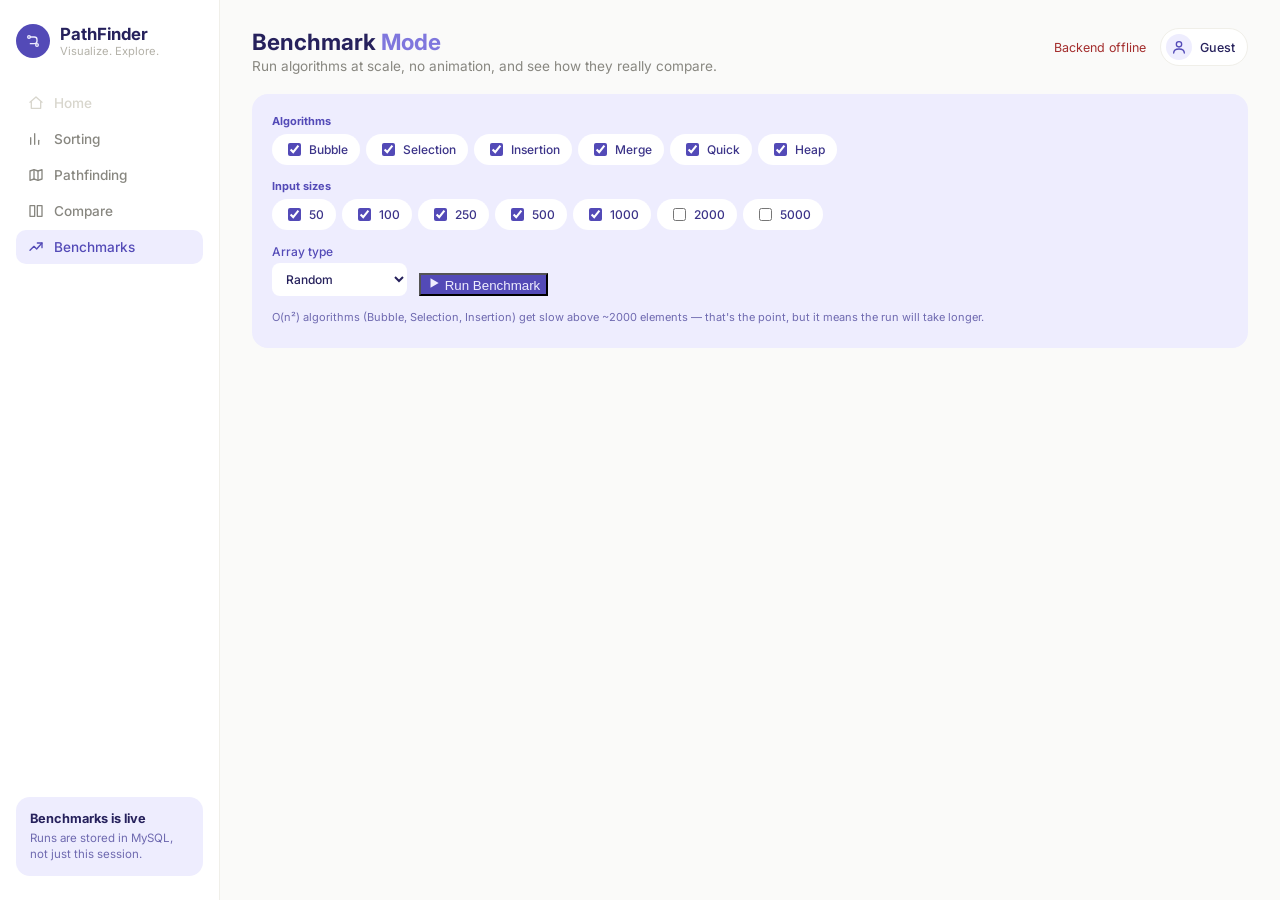
==== frontend/benchmarks.html @ d3dbb03f "Define runbenchmark" ====
<!DOCTYPE html>
<html lang="en">
<head>
  <meta charset="UTF-8" />
  <meta name="viewport" content="width=device-width, initial-scale=1.0" />
  <title>PathFinder</title>
  <link rel="preconnect" href="https://fonts.googleapis.com">
  <link rel="stylesheet" href="https://fonts.googleapis.com/css2?family=Inter:wght@400;500;700&display=swap">
  <link rel="stylesheet" href="css/style.css" />
</head>
<body>
  <div class="app-shell">

    <aside class="sidebar">
      <div class="brand">
        <span class="brand-icon">
          <svg viewBox="0 0 24 24" width="16" height="16" fill="none" stroke="currentColor" stroke-width="2" stroke-linecap="round" stroke-linejoin="round"><circle cx="6" cy="6" r="2"/><circle cx="18" cy="18" r="2"/><path d="M8 6h6a4 4 0 0 1 4 4v2a4 4 0 0 1-4 4H8"/></svg>
        </span>
        <div>
          <h1>PathFinder</h1>
          <p class="tagline">Visualize. Explore.</p>
        </div>
      </div>

      <nav class="nav-list">
        <a href="#" class="nav-item disabled" data-tooltip="Coming in a later phase">
          <svg viewBox="0 0 24 24" width="16" height="16" fill="none" stroke="currentColor" stroke-width="2" stroke-linecap="round" stroke-linejoin="round"><path d="M3 11l9-8 9 8"/><path d="M5 10v10h14V10"/></svg>Home
        </a>
        <a href="index.html" class="nav-item">
          <svg viewBox="0 0 24 24" width="16" height="16" fill="none" stroke="currentColor" stroke-width="2" stroke-linecap="round" stroke-linejoin="round"><line x1="4" y1="20" x2="4" y2="10"/><line x1="10" y1="20" x2="10" y2="4"/><line x1="16" y1="20" x2="16" y2="14"/></svg>Sorting
        </a>
        <a href="pathfinding.html" class="nav-item">
          <svg viewBox="0 0 24 24" width="16" height="16" fill="none" stroke="currentColor" stroke-width="2" stroke-linecap="round" stroke-linejoin="round"><path d="M3 6l6-2 6 2 6-2v14l-6 2-6-2-6 2z"/><line x1="9" y1="4" x2="9" y2="18"/><line x1="15" y1="6" x2="15" y2="20"/></svg>Pathfinding
        </a>
        <a href="compare.html" class="nav-item">
          <svg viewBox="0 0 24 24" width="16" height="16" fill="none" stroke="currentColor" stroke-width="2" stroke-linecap="round" stroke-linejoin="round"><rect x="3" y="4" width="7" height="16"/><rect x="14" y="4" width="7" height="16"/></svg>Compare
        </a>
        <a href="#" class="nav-item active">
          <svg viewBox="0 0 24 24" width="16" height="16" fill="none" stroke="currentColor" stroke-width="2" stroke-linecap="round" stroke-linejoin="round"><polyline points="3 17 9 11 13 15 21 6"/><polyline points="14 6 21 6 21 13"/></svg>Benchmarks
        </a>
      </nav>

      <div class="sidebar-card">
        <p class="sidebar-card-title">Benchmarks is live</p>
        <p class="sidebar-card-body">Runs are stored in MySQL, not just this session.</p>
      </div>
    </aside>

    <main class="main-content">
      <div class="top-bar">
        <div>
          <h2>Benchmark <span class="accent">Mode</span></h2>
          <p class="subtitle">Run algorithms at scale, no animation, and see how they really compare.</p>
        </div>
        <div class="top-bar-right">
          <p id="status">Checking connection...</p>
          <div class="profile">
            <span class="profile-avatar">
              <svg viewBox="0 0 24 24" width="16" height="16" fill="none" stroke="currentColor" stroke-width="2" stroke-linecap="round" stroke-linejoin="round"><circle cx="12" cy="8" r="4"/><path d="M4 21c0-4 4-6 8-6s8 2 8 6"/></svg>
            </span>
            <span class="profile-name">Guest</span>
          </div>
        </div>
      </div>

      <section class="visualizer-panel">
        <div class="bench-controls">
          <div>
            <p class="bench-section-label">Algorithms</p>
            <div class="algo-checks" id="algo-checks">
              <label class="check-pill"><input type="checkbox" value="bubble" checked>Bubble</label>
              <label class="check-pill"><input type="checkbox" value="selection" checked>Selection</label>
              <label class="check-pill"><input type="checkbox" value="insertion" checked>Insertion</label>
              <label class="check-pill"><input type="checkbox" value="merge" checked>Merge</label>
              <label class="check-pill"><input type="checkbox" value="quick" checked>Quick</label>
              <label class="check-pill"><input type="checkbox" value="heap" checked>Heap</label>
            </div>
          </div>

          <div>
            <p class="bench-section-label">Input sizes</p>
            <div class="algo-checks" id="size-checks">
              <label class="check-pill"><input type="checkbox" value="50" checked>50</label>
              <label class="check-pill"><input type="checkbox" value="100" checked>100</label>
              <label class="check-pill"><input type="checkbox" value="250" checked>250</label>
              <label class="check-pill"><input type="checkbox" value="500" checked>500</label>
              <label class="check-pill"><input type="checkbox" value="1000" checked>1000</label>
              <label class="check-pill"><input type="checkbox" value="2000">2000</label>
              <label class="check-pill"><input type="checkbox" value="5000">5000</label>
            </div>
          </div>

          <div class="bench-row-2">
            <label class="bench-select-label">
              Array type
              <select id="array-type-select" class="algo-select">
                <option value="random">Random</option>
                <option value="sorted">Already sorted</option>
                <option value="reverse">Reverse sorted</option>
                <option value="nearly_sorted">Nearly sorted</option>
                <option value="duplicates">Duplicate-heavy</option>
              </select>
            </label>
            <button id="run-btn" class="btn-solid">
              <svg id="run-btn-icon" viewBox="0 0 24 24" width="14" height="14" fill="currentColor" stroke="none"><polygon points="6 4 20 12 6 20"/></svg>
              <span id="run-btn-label">Run Benchmark</span>
            </button>
          </div>

          <p class="bench-warning">O(n&sup2;) algorithms (Bubble, Selection, Insertion) get slow above ~2000 elements &mdash; that's the point, but it means the run will take longer.</p>
        </div>

        <div class="bench-progress" id="bench-progress" style="display:none;">
          <div class="bench-progress-bar"><div class="bench-progress-fill" id="bench-progress-fill"></div></div>
          <p id="bench-progress-text">Running...</p>
        </div>
      </section>

      <section class="visualizer-panel" id="chart-panel" style="display:none;">
        <div class="chart-tabs" id="chart-tabs">
          <button class="chart-tab active" data-metric="execution_time_ms">Time (ms)</button>
          <button class="chart-tab" data-metric="comparisons">Comparisons</button>
          <button class="chart-tab" data-metric="memory_kb">Memory (KB)</button>
        </div>
        <div id="chart-container"></div>
        <div class="legend" id="chart-legend"></div>
      </section>

      <section class="bench-table-card" id="results-table-card" style="display:none;">
        <p class="quick-algo-title">Raw results</p>
        <div class="bench-table-wrap">
          <table class="bench-table" id="results-table">
            <thead>
              <tr><th>Algorithm</th><th>Size</th><th>Type</th><th>Comparisons</th><th>Swaps</th><th>Time (ms)</th><th>Memory (KB)</th></tr>
            </thead>
            <tbody id="results-tbody"></tbody>
          </table>
        </div>
      </section>
    </main>
  </div>

  <script src="js/api.js"></script>
  <script src="js/benchmarks.js"></script>
</body>
</html>
---- frontend/css/style.css ----
* {
  box-sizing: border-box;
}

body {
  margin: 0;
  font-family: "Inter", "Segoe UI", Arial, sans-serif;
  background: #FAFAF9;
  color: #26215C;
}

.app-shell {
  display: flex;
  min-height: 100vh;
}

/* Sidebar */
.sidebar {
  width: 220px;
  flex-shrink: 0;
  background: #ffffff;
  border-right: 1px solid #f0efe9;
  padding: 1.5rem 1rem;
  display: flex;
  flex-direction: column;
}

.brand {
  display: flex;
  align-items: center;
  gap: 10px;
  margin-bottom: 1.75rem;
}

.brand-icon {
  width: 34px;
  height: 34px;
  border-radius: 50%;
  background: #534AB7;
  color: #EEEDFE;
  display: flex;
  align-items: center;
  justify-content: center;
  flex-shrink: 0;
}

.brand h1 {
  margin: 0;
  font-size: 1.05rem;
  font-weight: 700;
  color: #26215C;
}

.tagline {
  margin: 0;
  font-size: 0.7rem;
  color: #b4b2a9;
}

.nav-list {
  display: flex;
  flex-direction: column;
  gap: 2px;
}

.nav-item {
  display: flex;
  align-items: center;
  gap: 10px;
  padding: 9px 12px;
  border-radius: 10px;
  font-size: 0.85rem;
  font-weight: 500;
  color: #888780;
  text-decoration: none;
  cursor: pointer;
}

.nav-item:hover:not(.disabled) {
  background: #f5f4ff;
}

.nav-item.active {
  background: #EEEDFE;
  color: #534AB7;
}

.nav-item.disabled {
  color: #d8d6cd;
  cursor: not-allowed;
}

.sidebar-card {
  margin-top: auto;
  background: #EEEDFE;
  border-radius: 14px;
  padding: 14px;
}

.sidebar-card-title {
  font-size: 0.8rem;
  font-weight: 700;
  color: #26215C;
  margin: 0 0 4px;
}

.sidebar-card-body {
  font-size: 0.72rem;
  color: #6f6ab0;
  margin: 0;
  line-height: 1.4;
}

/* Main content */
.main-content {
  flex: 1;
  padding: 1.75rem 2rem;
  min-width: 0;
}

.top-bar {
  display: flex;
  align-items: flex-start;
  justify-content: space-between;
  gap: 12px;
  margin-bottom: 1.25rem;
  flex-wrap: wrap;
}

.top-bar h2 {
  margin: 0 0 3px;
  font-size: 1.4rem;
  font-weight: 700;
  color: #26215C;
}

.top-bar .accent {
  color: #7F77DD;
}

.subtitle {
  margin: 0;
  font-size: 0.85rem;
  color: #888780;
}

.top-bar-right {
  display: flex;
  align-items: center;
  gap: 14px;
}

#status {
  margin: 0;
  font-size: 0.78rem;
  color: #b4b2a9;
}

#status.ok { color: #3B6D11; }
#status.error { color: #A32D2D; }

.profile {
  display: flex;
  align-items: center;
  gap: 8px;
  background: #ffffff;
  border: 1px solid #f0efe9;
  border-radius: 999px;
  padding: 5px 12px 5px 5px;
}

.profile-avatar {
  width: 26px;
  height: 26px;
  border-radius: 50%;
  background: #EEEDFE;
  color: #534AB7;
  display: flex;
  align-items: center;
  justify-content: center;
}

.profile-name {
  font-size: 0.78rem;
  font-weight: 500;
  color: #26215C;
}

/* Layout grid: main column + about card */
.content-grid {
  display: grid;
  grid-template-columns: minmax(0, 1fr) 260px;
  gap: 20px;
  align-items: start;
}

@media (max-width: 900px) {
  .content-grid {
    grid-template-columns: 1fr;
  }
}

.main-col {
  min-width: 0;
}

/* Algorithm pills */
.algo-pills {
  display: flex;
  gap: 8px;
  flex-wrap: wrap;
  margin-bottom: 1rem;
}

.pill {
  border: none;
  border-radius: 999px;
  padding: 8px 16px;
  font-size: 13px;
  font-weight: 500;
  font-family: inherit;
  cursor: pointer;
  opacity: 0.55;
  transition: opacity 0.15s ease, transform 0.1s ease;
}

.pill:hover { opacity: 0.85; }
.pill.active { opacity: 1; }
.pill:active { transform: scale(0.97); }
.pill:disabled { opacity: 0.3; cursor: not-allowed; }

.pill-bubble    { background: #FAECE7; color: #4A1B0C; }
.pill-selection { background: #FBEAF0; color: #4B1528; }
.pill-insertion { background: #EEEDFE; color: #26215C; }
.pill-merge     { background: #EEEDFE; color: #26215C; }
.pill-quick     { background: #E1F5EE; color: #04342C; }
.pill-heap      { background: #FAEEDA; color: #412402; }

.pill.active.pill-bubble    { background: #D85A30; color: #FAECE7; }
.pill.active.pill-selection { background: #D4537E; color: #FBEAF0; }
.pill.active.pill-insertion { background: #7F77DD; color: #EEEDFE; }
.pill.active.pill-merge     { background: #534AB7; color: #EEEDFE; }
.pill.active.pill-quick     { background: #1D9E75; color: #E1F5EE; }
.pill.active.pill-heap      { background: #EF9F27; color: #412402; }

/* Visualizer panel */
.visualizer-panel {
  background: #EEEDFE;
  border-radius: 16px;
  padding: 1.25rem 1.25rem 1.5rem;
  margin-bottom: 1rem;
}

.panel-controls {
  display: flex;
  align-items: center;
  justify-content: space-between;
  gap: 12px;
  flex-wrap: wrap;
  margin-bottom: 1rem;
}

.slider-group {
  display: flex;
  gap: 20px;
  flex-wrap: wrap;
}

.slider-group label {
  display: flex;
  flex-direction: column;
  gap: 4px;
  font-size: 12px;
  font-weight: 500;
  color: #534AB7;
}

.slider-row {
  display: flex;
  align-items: center;
  gap: 8px;
}

.slider-row span {
  font-size: 13px;
  font-weight: 500;
  color: #26215C;
  min-width: 22px;
}

input[type="range"] {
  width: 110px;
  accent-color: #534AB7;
}

input[type="range"]:disabled {
  opacity: 0.5;
}

.button-row {
  display: flex;
  gap: 8px;
}

.button-row button {
  display: flex;
  align-items: center;
  gap: 6px;
  border: none;
  border-radius: 999px;
  padding: 10px 18px;
  font-size: 13px;
  font-weight: 500;
  font-family: inherit;
  cursor: pointer;
}

.button-row button:disabled {
  opacity: 0.6;
  cursor: not-allowed;
}

.btn-soft { background: #ffffff; color: #3C3489; }
.btn-soft:hover { background: #f5f4ff; }
.btn-solid { background: #534AB7; color: #EEEDFE; }
.btn-solid:hover { background: #453da0; }

#reset-btn, #skip-end-btn {
  padding: 10px 12px;
}

.array-container {
  display: flex;
  align-items: flex-end;
  gap: 4px;
  height: 220px;
  background: #ffffff;
  border-radius: 12px;
  padding: 1rem;
}

.bar {
  flex: 1;
  min-width: 3px;
  border-radius: 6px 6px 0 0;
  background: #7F77DD;
  transition: height 0.1s ease, background-color 0.1s ease;
  cursor: pointer;
}

.bar.comparing { background: #EF9F27; }
.bar.active    { background: #F0997B; }
.bar.pivot     { background: #D4537E; }
.bar.sorted    { background: #5DCAA5; }

.legend {
  display: flex;
  align-items: center;
  gap: 16px;
  margin-top: 10px;
  font-size: 12px;
  font-weight: 500;
  color: #534AB7;
  flex-wrap: wrap;
}

.dot {
  display: inline-block;
  width: 9px;
  height: 9px;
  border-radius: 50%;
  margin-right: 5px;
  vertical-align: -1px;
}

.dot-unsorted  { background: #7F77DD; }
.dot-comparing { background: #EF9F27; }
.dot-active    { background: #F0997B; }
.dot-pivot     { background: #D4537E; }
.dot-sorted    { background: #5DCAA5; }

/* Custom tooltip (replaces native browser title tooltip) */
.bar-tooltip {
  position: fixed;
  display: none;
  background: #26215C;
  color: #EEEDFE;
  font-size: 11px;
  font-weight: 500;
  padding: 4px 8px;
  border-radius: 6px;
  pointer-events: none;
  transform: translate(-50%, -130%);
  z-index: 50;
  white-space: nowrap;
}

/* Step banner */
.step-banner {
  display: flex;
  align-items: center;
  justify-content: space-between;
  gap: 12px;
  background: #F9CB42;
  border-radius: 14px;
  padding: 14px 18px;
  margin-bottom: 1rem;
}

.step-count { font-size: 12px; font-weight: 500; color: #633806; margin: 0 0 3px; }
.step-desc { font-size: 14px; font-weight: 500; color: #412402; margin: 0; }

.step-buttons { display: flex; gap: 6px; }

.step-buttons button {
  border: none;
  border-radius: 999px;
  padding: 8px 10px;
  background: #ffffff;
  color: #633806;
  cursor: pointer;
  display: flex;
  align-items: center;
  justify-content: center;
}

.step-buttons button:disabled { opacity: 0.4; cursor: not-allowed; }

/* Bottom row: quick algorithms + stats */
.bottom-row {
  display: grid;
  grid-template-columns: 220px minmax(0, 1fr);
  gap: 10px;
}

@media (max-width: 700px) {
  .bottom-row {
    grid-template-columns: 1fr;
  }
}

.quick-algo-card {
  background: #ffffff;
  border: 1px solid #f0efe9;
  border-radius: 14px;
  padding: 14px;
}

.quick-algo-title {
  display: flex;
  align-items: center;
  gap: 6px;
  font-size: 12px;
  font-weight: 700;
  color: #26215C;
  margin: 0 0 10px;
}

.quick-algo-title svg { color: #EF9F27; }

.quick-algo-grid {
  display: grid;
  grid-template-columns: 1fr 1fr;
  gap: 6px;
}

.quick-btn {
  border: none;
  border-radius: 8px;
  background: #FAFAF9;
  color: #6b6a70;
  font-size: 10.5px;
  font-weight: 500;
  padding: 8px 6px;
  cursor: pointer;
  font-family: inherit;
}

.quick-btn:hover { background: #f0efe9; }

.quick-btn.active {
  background: #534AB7;
  color: #EEEDFE;
}

.stats-grid {
  display: grid;
  grid-template-columns: repeat(auto-fit, minmax(110px, 1fr));
  gap: 8px;
}

.stat-card {
  border-radius: 12px;
  padding: 10px 12px;
  position: relative;
  overflow: hidden;
}

.stat-card p {
  font-size: 10.5px;
  font-weight: 500;
  margin: 0 0 4px;
  display: flex;
  align-items: center;
  gap: 4px;
}

.stat-card strong {
  font-size: 17px;
  font-weight: 700;
  display: block;
}

.stat-card .spark {
  width: 100%;
  height: 14px;
  margin-top: 4px;
  display: block;
  opacity: 0.6;
}

.stat-purple { background: #EEEDFE; } .stat-purple p { color: #534AB7; } .stat-purple strong { color: #26215C; }
.stat-pink   { background: #FBEAF0; } .stat-pink p { color: #993556; } .stat-pink strong { color: #4B1528; }
.stat-teal   { background: #E1F5EE; } .stat-teal p { color: #0F6E56; } .stat-teal strong { color: #04342C; }
.stat-coral  { background: #FAECE7; } .stat-coral p { color: #993C1D; } .stat-coral strong { color: #4A1B0C; }

/* About card */
.about-card {
  background: #ffffff;
  border: 1px solid #f0efe9;
  border-radius: 16px;
  padding: 1.1rem;
}

.about-title {
  display: flex;
  align-items: center;
  gap: 6px;
  font-size: 13px;
  font-weight: 700;
  color: #26215C;
  margin: 0 0 8px;
}

.about-title span { color: #534AB7; }

.about-desc {
  font-size: 12.5px;
  color: #888780;
  line-height: 1.6;
  margin: 0 0 1rem;
}

.about-stat {
  display: flex;
  align-items: center;
  gap: 10px;
  padding: 9px 0;
  border-top: 1px solid #f5f4ee;
}

.about-stat p {
  margin: 0 0 2px;
  font-size: 11px;
  color: #b4b2a9;
}

.about-stat strong {
  font-size: 13px;
  font-weight: 500;
  color: #26215C;
}

.about-stat-icon {
  width: 30px;
  height: 30px;
  border-radius: 50%;
  background: #EEEDFE;
  color: #534AB7;
  display: flex;
  align-items: center;
  justify-content: center;
  flex-shrink: 0;
}

.complexity-block {
  padding: 9px 0;
  border-top: 1px solid #f5f4ee;
}

.complexity-label {
  display: flex;
  align-items: center;
  gap: 8px;
  font-size: 11px;
  color: #b4b2a9;
  margin: 0 0 8px;
}

.complexity-label svg {
  width: 30px;
  height: 30px;
  padding: 8px;
  border-radius: 50%;
  background: #EEEDFE;
  color: #534AB7;
  box-sizing: border-box;
  flex-shrink: 0;
}

.complexity-grid {
  display: grid;
  grid-template-columns: repeat(3, 1fr);
  gap: 6px;
  padding-left: 38px;
}

.complexity-grid div {
  display: flex;
  flex-direction: column;
  gap: 2px;
}

.complexity-grid span {
  font-size: 10px;
  color: #b4b2a9;
}

.complexity-grid strong {
  font-size: 12px;
  font-weight: 500;
  color: #26215C;
}

.ok-text { color: #3B6D11 !important; }
.warn-text { color: #A32D2D !important; }

/* Benchmarks page */
.bench-controls {
  display: flex;
  flex-direction: column;
  gap: 14px;
}

.bench-section-label {
  font-size: 11px;
  font-weight: 700;
  color: #534AB7;
  margin: 0 0 6px;
}

.algo-checks {
  display: flex;
  gap: 6px;
  flex-wrap: wrap;
}

.check-pill {
  display: flex;
  align-items: center;
  gap: 5px;
  background: #ffffff;
  border-radius: 999px;
  padding: 6px 12px;
  font-size: 12px;
  font-weight: 500;
  color: #3C3489;
  cursor: pointer;
}

.check-pill input {
  accent-color: #534AB7;
}

.bench-row-2 {
  display: flex;
  align-items: flex-end;
  gap: 12px;
  flex-wrap: wrap;
}

.bench-select-label {
  display: flex;
  flex-direction: column;
  gap: 4px;
  font-size: 12px;
  font-weight: 500;
  color: #534AB7;
}

.bench-warning {
  font-size: 11px;
  color: #6f6ab0;
  margin: 0;
}

.bench-progress {
  margin-top: 12px;
}

.bench-progress-bar {
  height: 8px;
  background: #ffffff;
  border-radius: 999px;
  overflow: hidden;
}

.bench-progress-fill {
  height: 100%;
  width: 0%;
  background: #534AB7;
  transition: width 0.2s ease;
}

.bench-progress p {
  font-size: 11px;
  color: #534AB7;
  margin: 6px 0 0;
}

.chart-tabs {
  display: flex;
  gap: 6px;
  margin-bottom: 12px;
}

.chart-tab {
  border: none;
  border-radius: 999px;
  padding: 7px 14px;
  font-size: 12px;
  font-weight: 500;
  font-family: inherit;
  background: #EEEDFE;
  color: #6f6ab0;
  cursor: pointer;
}

.chart-tab.active {
  background: #534AB7;
  color: #EEEDFE;
}

#chart-container svg {
  width: 100%;
  height: auto;
  display: block;
}

.bench-table-card {
  background: #ffffff;
  border: 1px solid #f0efe9;
  border-radius: 14px;
  padding: 14px;
}

.bench-table-wrap {
  overflow-x: auto;
  margin-top: 10px;
}

.bench-table {
  width: 100%;
  border-collapse: collapse;
  font-size: 12px;
}

.bench-table th {
  text-align: left;
  padding: 8px 10px;
  color: #b4b2a9;
  font-weight: 500;
  font-size: 10.5px;
  border-bottom: 1px solid #f0efe9;
  white-space: nowrap;
}

.bench-table td {
  padding: 7px 10px;
  color: #26215C;
  border-bottom: 1px solid #f5f4ee;
  white-space: nowrap;
}

/* Compare page */
.algo-select {
  border: none;
  border-radius: 8px;
  padding: 8px 10px;
  font-family: inherit;
  font-size: 12px;
  font-weight: 500;
  background: #ffffff;
  color: #26215C;
}

.compare-grid {
  display: grid;
  grid-template-columns: 1fr 1fr;
  gap: 16px;
  margin-bottom: 1rem;
}

@media (max-width: 800px) {
  .compare-grid { grid-template-columns: 1fr; }
}

.compare-panel {
  background: #EEEDFE;
  border-radius: 16px;
  padding: 1rem;
}

.compare-panel-header {
  display: flex;
  align-items: center;
  gap: 8px;
  font-size: 13px;
  font-weight: 700;
  color: #26215C;
  margin-bottom: 10px;
}

.compare-dot {
  width: 10px;
  height: 10px;
  border-radius: 50%;
}

.compare-a .compare-dot { background: #534AB7; }
.compare-b .compare-dot { background: #D4537E; }

.compare-status {
  margin-left: auto;
  font-size: 11px;
  font-weight: 500;
  color: #6f6ab0;
  background: #ffffff;
  padding: 3px 10px;
  border-radius: 999px;
}

.compare-status.running { color: #8a6a1f; background: #FEF3D6; }
.compare-status.done { color: #0F6E56; background: #E1F5EE; }

.compare-array {
  height: 160px;
  margin-bottom: 10px;
}

.compare-stats {
  display: grid;
  grid-template-columns: repeat(4, 1fr);
  gap: 6px;
}

.compare-stats div {
  background: #ffffff;
  border-radius: 8px;
  padding: 7px 8px;
}

.compare-stats span {
  display: block;
  font-size: 9.5px;
  color: #888780;
  margin-bottom: 2px;
}

.compare-stats strong {
  font-size: 13px;
  font-weight: 700;
  color: #26215C;
}

.winner-card {
  background: #FAEEDA;
  border-radius: 16px;
  padding: 1rem 1.25rem;
}

.winner-title {
  display: flex;
  align-items: center;
  gap: 6px;
  font-size: 13px;
  font-weight: 700;
  color: #412402;
  margin: 0 0 10px;
}

.winner-grid {
  display: grid;
  grid-template-columns: repeat(3, 1fr);
  gap: 10px;
}

.winner-item {
  background: #ffffff;
  border-radius: 10px;
  padding: 10px 12px;
}

.winner-item span {
  display: block;
  font-size: 10.5px;
  color: #8a6a1f;
  margin-bottom: 4px;
}

.winner-item strong {
  font-size: 13px;
  font-weight: 700;
  color: #412402;
}

/* Pathfinding grid */
.grid-container {
  display: grid;
  gap: 1px;
  background: #ffffff;
  border-radius: 12px;
  padding: 8px;
  user-select: none;
}

.cell {
  aspect-ratio: 1 / 1;
  background: #f5f4f9;
  border-radius: 2px;
  cursor: pointer;
  transition: background-color 0.1s ease;
}

.cell.wall {
  background: #3d3a52;
}

.cell.frontier {
  background: #FBE7B8;
}

.cell.visited {
  background: #CFC9F5;
}

.cell.path {
  background: #5DCAA5;
}

.cell.start {
  background: #1D9E75;
  cursor: grab;
}

.cell.end {
  background: #D4537E;
  cursor: grab;
}

.grid-hint {
  font-size: 11px;
  color: #6f6ab0;
  margin: 8px 0 0;
}

.dot-start    { background: #1D9E75; }
.dot-end      { background: #D4537E; }
.dot-wall     { background: #3d3a52; }
.dot-frontier { background: #FBE7B8; }
.dot-visited  { background: #CFC9F5; }
.dot-path     { background: #5DCAA5; }

@media (max-width: 640px) {
  .app-shell { flex-direction: column; }
  .sidebar { width: 100%; }
}
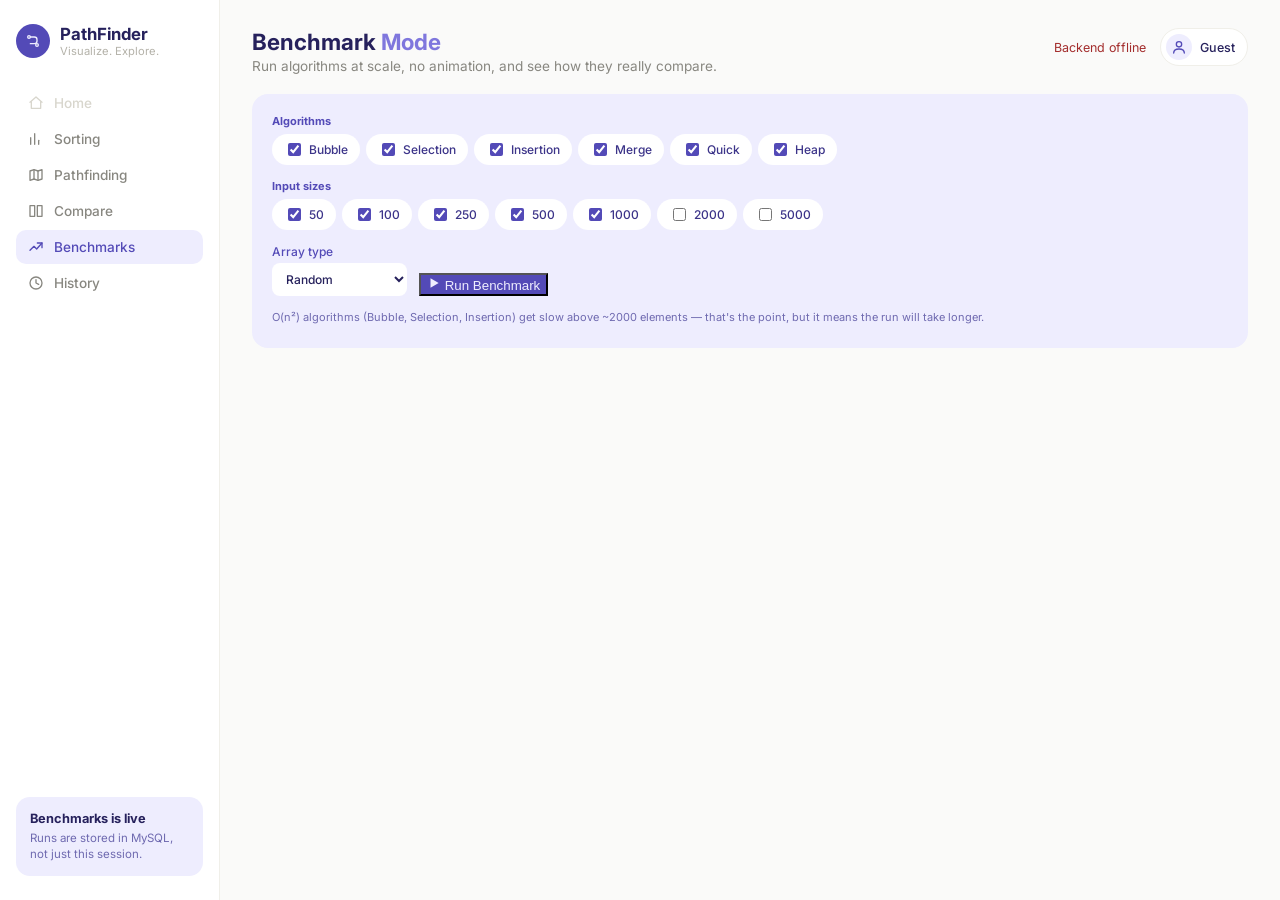
==== commit 81875c19: "History dashboard" ====
--- a/frontend/benchmarks.html
+++ b/frontend/benchmarks.html
@@ -37,6 +37,9 @@
         </a>
         <a href="#" class="nav-item active">
           <svg viewBox="0 0 24 24" width="16" height="16" fill="none" stroke="currentColor" stroke-width="2" stroke-linecap="round" stroke-linejoin="round"><polyline points="3 17 9 11 13 15 21 6"/><polyline points="14 6 21 6 21 13"/></svg>Benchmarks
+        </a>
+        <a href="history.html" class="nav-item">
+          <svg viewBox="0 0 24 24" width="16" height="16" fill="none" stroke="currentColor" stroke-width="2" stroke-linecap="round" stroke-linejoin="round"><circle cx="12" cy="12" r="9"/><polyline points="12 7 12 12 16 14"/></svg>History
         </a>
       </nav>
 
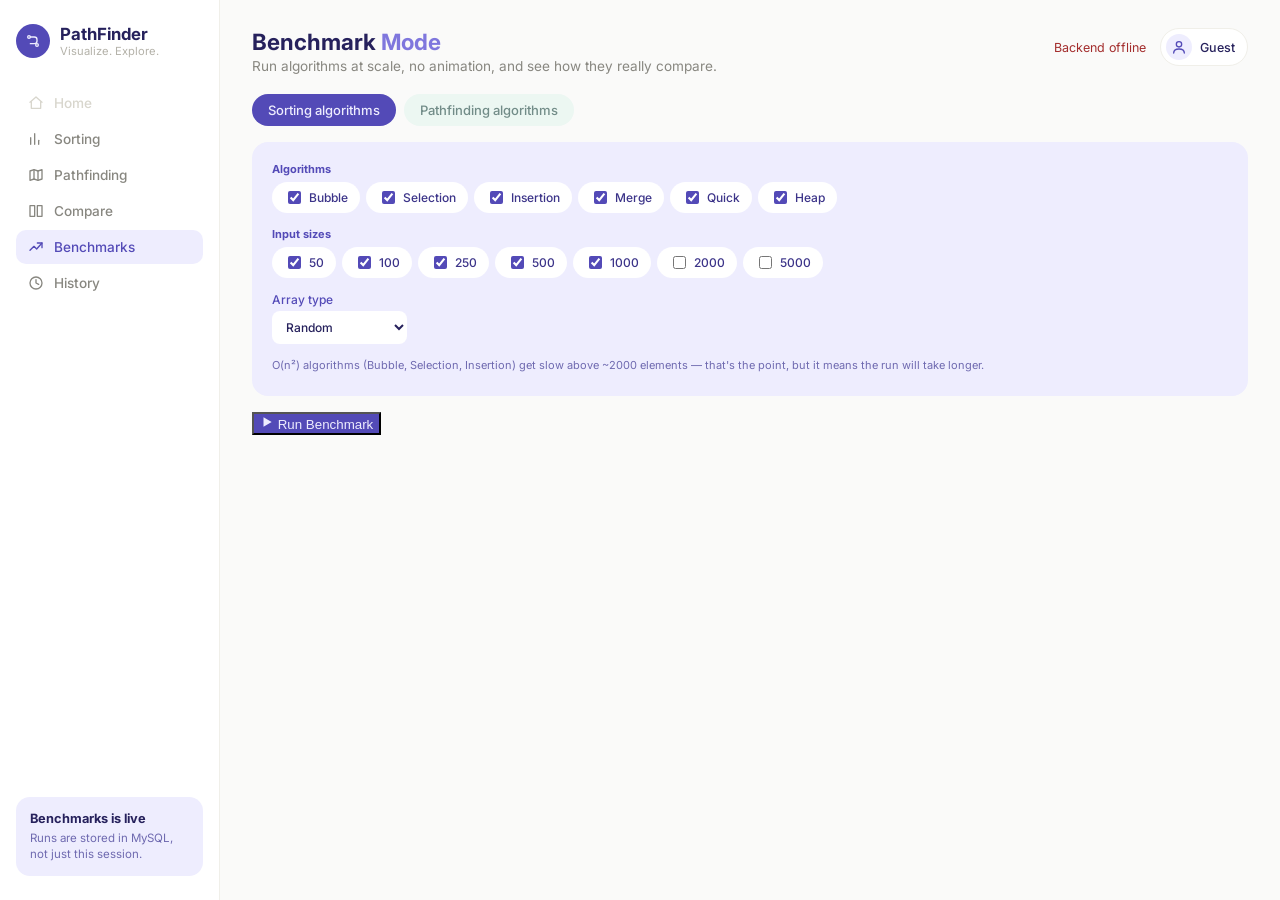
==== commit c41b6aba: "History Dashboard (sorting + pathfinding)" ====
--- a/frontend/benchmarks.html
+++ b/frontend/benchmarks.html
@@ -66,7 +66,12 @@
         </div>
       </div>
 
-      <section class="visualizer-panel">
+      <section class="algo-pills" id="category-tabs" style="margin-bottom:1rem;">
+        <button class="pill pill-merge active" data-category="sorting">Sorting algorithms</button>
+        <button class="pill pill-quick" data-category="pathfinding">Pathfinding algorithms</button>
+      </section>
+
+      <section class="visualizer-panel" id="sorting-controls">
         <div class="bench-controls">
           <div>
             <p class="bench-section-label">Algorithms</p>
@@ -104,25 +109,69 @@
                 <option value="duplicates">Duplicate-heavy</option>
               </select>
             </label>
-            <button id="run-btn" class="btn-solid">
-              <svg id="run-btn-icon" viewBox="0 0 24 24" width="14" height="14" fill="currentColor" stroke="none"><polygon points="6 4 20 12 6 20"/></svg>
-              <span id="run-btn-label">Run Benchmark</span>
-            </button>
           </div>
 
           <p class="bench-warning">O(n&sup2;) algorithms (Bubble, Selection, Insertion) get slow above ~2000 elements &mdash; that's the point, but it means the run will take longer.</p>
         </div>
+      </section>
 
-        <div class="bench-progress" id="bench-progress" style="display:none;">
-          <div class="bench-progress-bar"><div class="bench-progress-fill" id="bench-progress-fill"></div></div>
-          <p id="bench-progress-text">Running...</p>
+      <section class="visualizer-panel" id="pathfinding-controls" style="display:none;">
+        <div class="bench-controls">
+          <div>
+            <p class="bench-section-label">Algorithms</p>
+            <div class="algo-checks" id="pf-algo-checks">
+              <label class="check-pill"><input type="checkbox" value="bfs" checked>BFS</label>
+              <label class="check-pill"><input type="checkbox" value="dfs" checked>DFS</label>
+              <label class="check-pill"><input type="checkbox" value="dijkstra" checked>Dijkstra</label>
+              <label class="check-pill"><input type="checkbox" value="astar" checked>A*</label>
+              <label class="check-pill"><input type="checkbox" value="greedy" checked>Greedy</label>
+            </div>
+          </div>
+
+          <div>
+            <p class="bench-section-label">Grid sizes (n &times; n)</p>
+            <div class="algo-checks" id="pf-size-checks">
+              <label class="check-pill"><input type="checkbox" value="10" checked>10</label>
+              <label class="check-pill"><input type="checkbox" value="20" checked>20</label>
+              <label class="check-pill"><input type="checkbox" value="35" checked>35</label>
+              <label class="check-pill"><input type="checkbox" value="50" checked>50</label>
+              <label class="check-pill"><input type="checkbox" value="75">75</label>
+              <label class="check-pill"><input type="checkbox" value="100">100</label>
+              <label class="check-pill"><input type="checkbox" value="150">150</label>
+            </div>
+          </div>
+
+          <div class="bench-row-2">
+            <label class="bench-select-label">
+              Wall density
+              <select id="pf-density-select" class="algo-select">
+                <option value="sparse">Sparse (open)</option>
+                <option value="maze">Maze-like</option>
+                <option value="dense">Dense</option>
+              </select>
+            </label>
+          </div>
+
+          <p class="bench-warning">Grids are regenerated per run and guaranteed solvable, so results are always comparable &mdash; no wasted runs on unreachable mazes.</p>
         </div>
       </section>
+
+      <div class="bench-row-2" style="margin-bottom:1rem;">
+        <button id="run-btn" class="btn-solid">
+          <svg id="run-btn-icon" viewBox="0 0 24 24" width="14" height="14" fill="currentColor" stroke="none"><polygon points="6 4 20 12 6 20"/></svg>
+          <span id="run-btn-label">Run Benchmark</span>
+        </button>
+      </div>
+
+      <div class="bench-progress" id="bench-progress" style="display:none;">
+        <div class="bench-progress-bar"><div class="bench-progress-fill" id="bench-progress-fill"></div></div>
+        <p id="bench-progress-text">Running...</p>
+      </div>
 
       <section class="visualizer-panel" id="chart-panel" style="display:none;">
         <div class="chart-tabs" id="chart-tabs">
           <button class="chart-tab active" data-metric="execution_time_ms">Time (ms)</button>
-          <button class="chart-tab" data-metric="comparisons">Comparisons</button>
+          <button class="chart-tab" data-metric="comparisons" id="tab-comparisons">Comparisons</button>
           <button class="chart-tab" data-metric="memory_kb">Memory (KB)</button>
         </div>
         <div id="chart-container"></div>
@@ -133,7 +182,7 @@
         <p class="quick-algo-title">Raw results</p>
         <div class="bench-table-wrap">
           <table class="bench-table" id="results-table">
-            <thead>
+            <thead id="results-thead">
               <tr><th>Algorithm</th><th>Size</th><th>Type</th><th>Comparisons</th><th>Swaps</th><th>Time (ms)</th><th>Memory (KB)</th></tr>
             </thead>
             <tbody id="results-tbody"></tbody>
--- a/frontend/css/style.css
+++ b/frontend/css/style.css
@@ -848,6 +848,12 @@
   margin-bottom: 10px;
 }
 
+.grid-container.compare-array {
+  height: auto;
+  max-height: 260px;
+  overflow: hidden;
+}
+
 .compare-stats {
   display: grid;
   grid-template-columns: repeat(4, 1fr);
@@ -974,4 +980,4 @@
 @media (max-width: 640px) {
   .app-shell { flex-direction: column; }
   .sidebar { width: 100%; }
-}
+}
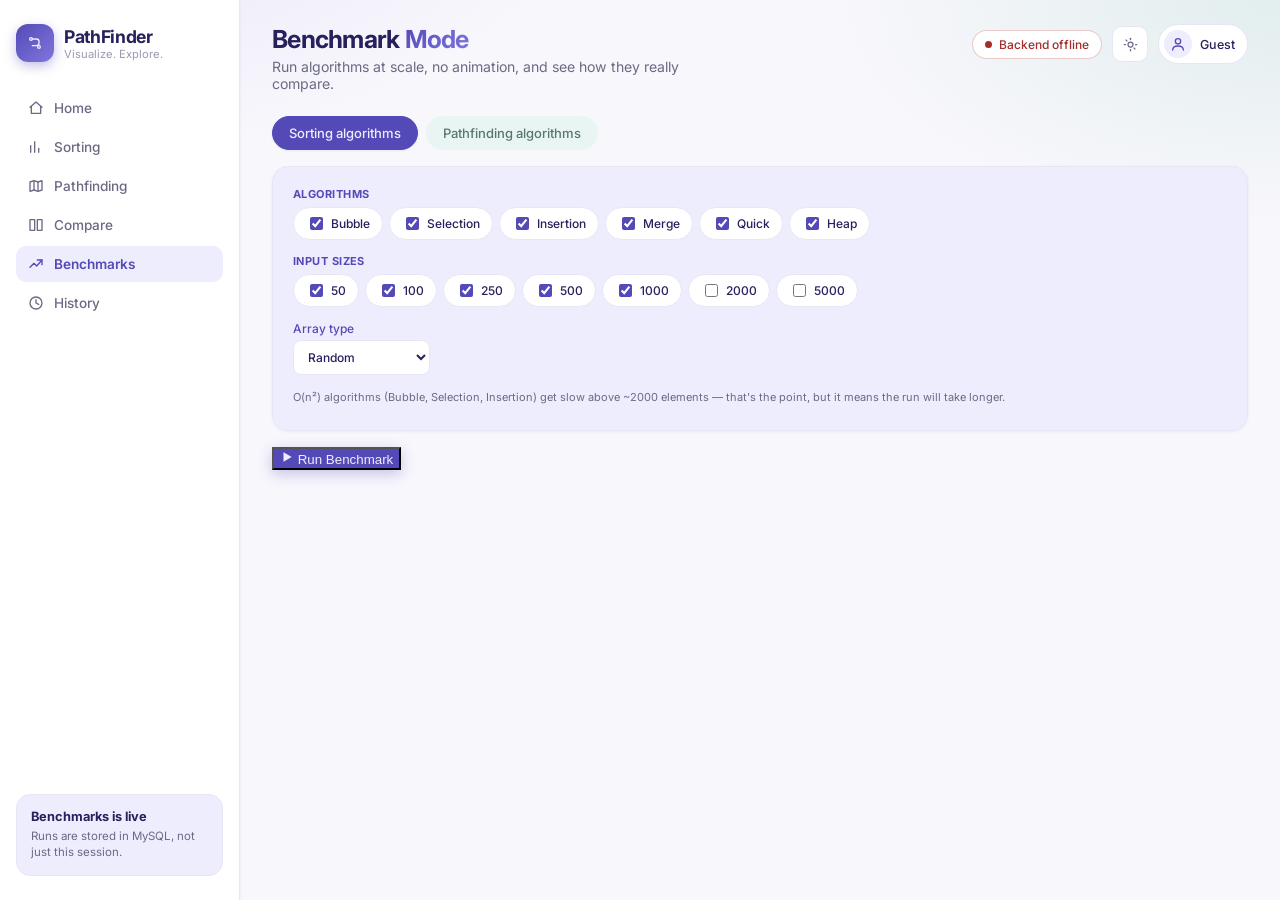
==== commit bdf92d46: "Build Home page and improve pathfinding page" ====
--- a/frontend/benchmarks.html
+++ b/frontend/benchmarks.html
@@ -3,16 +3,23 @@
 <head>
   <meta charset="UTF-8" />
   <meta name="viewport" content="width=device-width, initial-scale=1.0" />
-  <title>PathFinder</title>
+  <title>PathFinder — Benchmarks</title>
+  <script>
+    (function () {
+      var t = localStorage.getItem("pf-theme");
+      if (t === "dark" || t === "light") document.documentElement.setAttribute("data-theme", t);
+      else if (window.matchMedia("(prefers-color-scheme: dark)").matches) document.documentElement.setAttribute("data-theme", "dark");
+    })();
+  </script>
   <link rel="preconnect" href="https://fonts.googleapis.com">
-  <link rel="stylesheet" href="https://fonts.googleapis.com/css2?family=Inter:wght@400;500;700&display=swap">
+  <link rel="stylesheet" href="https://fonts.googleapis.com/css2?family=Inter:wght@400;500;600;700;800&display=swap">
   <link rel="stylesheet" href="css/style.css" />
 </head>
 <body>
   <div class="app-shell">
 
     <aside class="sidebar">
-      <div class="brand">
+      <a href="home.html" class="brand">
         <span class="brand-icon">
           <svg viewBox="0 0 24 24" width="16" height="16" fill="none" stroke="currentColor" stroke-width="2" stroke-linecap="round" stroke-linejoin="round"><circle cx="6" cy="6" r="2"/><circle cx="18" cy="18" r="2"/><path d="M8 6h6a4 4 0 0 1 4 4v2a4 4 0 0 1-4 4H8"/></svg>
         </span>
@@ -20,10 +27,10 @@
           <h1>PathFinder</h1>
           <p class="tagline">Visualize. Explore.</p>
         </div>
-      </div>
+      </a>
 
       <nav class="nav-list">
-        <a href="#" class="nav-item disabled" data-tooltip="Coming in a later phase">
+        <a href="home.html" class="nav-item">
           <svg viewBox="0 0 24 24" width="16" height="16" fill="none" stroke="currentColor" stroke-width="2" stroke-linecap="round" stroke-linejoin="round"><path d="M3 11l9-8 9 8"/><path d="M5 10v10h14V10"/></svg>Home
         </a>
         <a href="index.html" class="nav-item">
@@ -35,7 +42,7 @@
         <a href="compare.html" class="nav-item">
           <svg viewBox="0 0 24 24" width="16" height="16" fill="none" stroke="currentColor" stroke-width="2" stroke-linecap="round" stroke-linejoin="round"><rect x="3" y="4" width="7" height="16"/><rect x="14" y="4" width="7" height="16"/></svg>Compare
         </a>
-        <a href="#" class="nav-item active">
+        <a href="benchmarks.html" class="nav-item active">
           <svg viewBox="0 0 24 24" width="16" height="16" fill="none" stroke="currentColor" stroke-width="2" stroke-linecap="round" stroke-linejoin="round"><polyline points="3 17 9 11 13 15 21 6"/><polyline points="14 6 21 6 21 13"/></svg>Benchmarks
         </a>
         <a href="history.html" class="nav-item">
@@ -51,12 +58,20 @@
 
     <main class="main-content">
       <div class="top-bar">
-        <div>
-          <h2>Benchmark <span class="accent">Mode</span></h2>
-          <p class="subtitle">Run algorithms at scale, no animation, and see how they really compare.</p>
+        <div class="top-bar-left">
+          <button class="nav-toggle" data-nav-toggle aria-label="Open menu">
+            <svg viewBox="0 0 24 24" width="18" height="18" fill="none" stroke="currentColor" stroke-width="2" stroke-linecap="round"><line x1="3" y1="6" x2="21" y2="6"/><line x1="3" y1="12" x2="21" y2="12"/><line x1="3" y1="18" x2="21" y2="18"/></svg>
+          </button>
+          <div>
+            <h2>Benchmark <span class="accent">Mode</span></h2>
+            <p class="subtitle">Run algorithms at scale, no animation, and see how they really compare.</p>
+          </div>
         </div>
         <div class="top-bar-right">
-          <p id="status">Checking connection...</p>
+          <p id="status" class="pending">Checking connection...</p>
+          <button class="icon-toggle" data-theme-toggle aria-label="Toggle theme">
+            <svg viewBox="0 0 24 24" width="15" height="15" fill="none" stroke="currentColor" stroke-width="2" stroke-linecap="round"><circle cx="12" cy="12" r="4"/><line x1="12" y1="2" x2="12" y2="4"/><line x1="12" y1="20" x2="12" y2="22"/><line x1="4.9" y1="4.9" x2="6.3" y2="6.3"/><line x1="17.7" y1="17.7" x2="19.1" y2="19.1"/><line x1="2" y1="12" x2="4" y2="12"/><line x1="20" y1="12" x2="22" y2="12"/></svg>
+          </button>
           <div class="profile">
             <span class="profile-avatar">
               <svg viewBox="0 0 24 24" width="16" height="16" fill="none" stroke="currentColor" stroke-width="2" stroke-linecap="round" stroke-linejoin="round"><circle cx="12" cy="8" r="4"/><path d="M4 21c0-4 4-6 8-6s8 2 8 6"/></svg>
@@ -191,8 +206,10 @@
       </section>
     </main>
   </div>
-
+  <div class="nav-backdrop" data-nav-backdrop></div>
+
+  <script src="js/theme.js"></script>
   <script src="js/api.js"></script>
   <script src="js/benchmarks.js"></script>
 </body>
-</html>+</html>
--- a/frontend/css/style.css
+++ b/frontend/css/style.css
@@ -1,28 +1,145 @@
+/* PathFinder — design system with light/dark themes */
+
+:root {
+  --bg-page: #f8f7fc;
+  --bg-surface: #ffffff;
+  --bg-elevated: #ffffff;
+  --bg-panel: #eeedfe;
+  --bg-muted: #fafaf9;
+  --bg-hover: #f5f4ff;
+  --bg-input: #ffffff;
+  --border: #e8e6f2;
+  --border-soft: #f0efe9;
+  --text-primary: #26215c;
+  --text-secondary: #6b6a85;
+  --text-muted: #9b99b0;
+  --accent: #534ab7;
+  --accent-hover: #453da0;
+  --accent-soft: #eeedfe;
+  --accent-text: #7f77dd;
+  --success: #3b6d11;
+  --error: #a32d2d;
+  --warning-bg: #fef3d6;
+  --warning-text: #633806;
+  --step-banner-bg: linear-gradient(135deg, #f9cb42 0%, #f5a623 100%);
+  --shadow-sm: 0 1px 3px rgba(38, 33, 92, 0.06);
+  --shadow-md: 0 8px 28px rgba(38, 33, 92, 0.09);
+  --shadow-lg: 0 16px 48px rgba(38, 33, 92, 0.12);
+  --radius-lg: 16px;
+  --radius-md: 12px;
+  --radius-sm: 8px;
+  --sidebar-width: 240px;
+  --transition: 0.2s ease;
+  --gradient-page:
+    radial-gradient(ellipse 90% 70% at 0% -20%, rgba(127, 119, 221, 0.16), transparent 55%),
+    radial-gradient(ellipse 70% 50% at 100% 0%, rgba(29, 158, 117, 0.1), transparent 50%),
+    var(--bg-page);
+  --bar-unsorted: #7f77dd;
+  --cell-empty: #f0eff8;
+  --cell-wall: #3d3a52;
+}
+
+[data-theme="dark"] {
+  --bg-page: #0a0912;
+  --bg-surface: #12111c;
+  --bg-elevated: #1a1928;
+  --bg-panel: #1c1b2e;
+  --bg-muted: #0f0e17;
+  --bg-hover: #252438;
+  --bg-input: #1e1d30;
+  --border: #2a2840;
+  --border-soft: #232236;
+  --text-primary: #eceaf8;
+  --text-secondary: #a8a6c0;
+  --text-muted: #6e6c88;
+  --accent: #7f77dd;
+  --accent-hover: #9b94e8;
+  --accent-soft: #252338;
+  --accent-text: #a9a2f0;
+  --success: #5dcaa5;
+  --error: #f0997b;
+  --warning-bg: #2a2418;
+  --warning-text: #f9cb42;
+  --step-banner-bg: linear-gradient(135deg, #3d3418 0%, #2a2410 100%);
+  --shadow-sm: 0 1px 3px rgba(0, 0, 0, 0.4);
+  --shadow-md: 0 8px 32px rgba(0, 0, 0, 0.45);
+  --shadow-lg: 0 20px 56px rgba(0, 0, 0, 0.55);
+  --gradient-page:
+    radial-gradient(ellipse 90% 70% at 0% -20%, rgba(83, 74, 183, 0.2), transparent 55%),
+    radial-gradient(ellipse 70% 50% at 100% 0%, rgba(29, 158, 117, 0.12), transparent 50%),
+    var(--bg-page);
+  --bar-unsorted: #9b94e8;
+  --cell-empty: #1e1d2e;
+  --cell-wall: #5a5678;
+}
+
 * {
   box-sizing: border-box;
+}
+
+html {
+  scroll-behavior: smooth;
 }
 
 body {
   margin: 0;
   font-family: "Inter", "Segoe UI", Arial, sans-serif;
-  background: #FAFAF9;
-  color: #26215C;
-}
-
+  background: var(--gradient-page);
+  background-attachment: fixed;
+  color: var(--text-primary);
+  transition: background 0.3s ease, color 0.3s ease;
+}
+
+/* Prevent flash — set in HTML before CSS loads */
 .app-shell {
   display: flex;
   min-height: 100vh;
+}
+
+/* Mobile nav backdrop */
+.nav-backdrop {
+  display: none;
+  position: fixed;
+  inset: 0;
+  background: rgba(0, 0, 0, 0.45);
+  z-index: 90;
+  backdrop-filter: blur(2px);
+}
+
+.nav-toggle {
+  display: none;
+  width: 38px;
+  height: 38px;
+  border-radius: 10px;
+  border: 1px solid var(--border);
+  background: var(--bg-elevated);
+  color: var(--text-secondary);
+  align-items: center;
+  justify-content: center;
+  cursor: pointer;
+  flex-shrink: 0;
+}
+
+.nav-toggle:hover {
+  background: var(--bg-hover);
+  color: var(--accent);
 }
 
 /* Sidebar */
 .sidebar {
-  width: 220px;
+  width: var(--sidebar-width);
   flex-shrink: 0;
-  background: #ffffff;
-  border-right: 1px solid #f0efe9;
+  background: var(--bg-surface);
+  border-right: 1px solid var(--border);
   padding: 1.5rem 1rem;
   display: flex;
   flex-direction: column;
+  position: sticky;
+  top: 0;
+  height: 100vh;
+  z-index: 100;
+  box-shadow: var(--shadow-sm);
+  transition: transform 0.28s ease, background 0.3s ease;
 }
 
 .brand {
@@ -30,69 +147,83 @@
   align-items: center;
   gap: 10px;
   margin-bottom: 1.75rem;
+  text-decoration: none;
+  color: inherit;
+}
+
+.brand:hover .brand-icon {
+  transform: scale(1.05);
 }
 
 .brand-icon {
-  width: 34px;
-  height: 34px;
-  border-radius: 50%;
-  background: #534AB7;
-  color: #EEEDFE;
+  width: 38px;
+  height: 38px;
+  border-radius: 12px;
+  background: linear-gradient(135deg, var(--accent) 0%, #7f77dd 100%);
+  color: #eeedfe;
   display: flex;
   align-items: center;
   justify-content: center;
   flex-shrink: 0;
+  box-shadow: 0 4px 12px rgba(83, 74, 183, 0.35);
+  transition: transform 0.2s ease;
 }
 
 .brand h1 {
   margin: 0;
-  font-size: 1.05rem;
+  font-size: 1.1rem;
   font-weight: 700;
-  color: #26215C;
+  color: var(--text-primary);
+  letter-spacing: -0.02em;
 }
 
 .tagline {
   margin: 0;
   font-size: 0.7rem;
-  color: #b4b2a9;
+  color: var(--text-muted);
 }
 
 .nav-list {
   display: flex;
   flex-direction: column;
-  gap: 2px;
+  gap: 3px;
 }
 
 .nav-item {
   display: flex;
   align-items: center;
   gap: 10px;
-  padding: 9px 12px;
+  padding: 10px 12px;
   border-radius: 10px;
   font-size: 0.85rem;
   font-weight: 500;
-  color: #888780;
+  color: var(--text-secondary);
   text-decoration: none;
   cursor: pointer;
+  transition: background var(--transition), color var(--transition);
 }
 
 .nav-item:hover:not(.disabled) {
-  background: #f5f4ff;
+  background: var(--bg-hover);
+  color: var(--accent);
 }
 
 .nav-item.active {
-  background: #EEEDFE;
-  color: #534AB7;
+  background: var(--accent-soft);
+  color: var(--accent);
+  font-weight: 600;
 }
 
 .nav-item.disabled {
-  color: #d8d6cd;
+  color: var(--text-muted);
+  opacity: 0.5;
   cursor: not-allowed;
 }
 
 .sidebar-card {
   margin-top: auto;
-  background: #EEEDFE;
+  background: var(--accent-soft);
+  border: 1px solid var(--border);
   border-radius: 14px;
   padding: 14px;
 }
@@ -100,21 +231,21 @@
 .sidebar-card-title {
   font-size: 0.8rem;
   font-weight: 700;
-  color: #26215C;
+  color: var(--text-primary);
   margin: 0 0 4px;
 }
 
 .sidebar-card-body {
   font-size: 0.72rem;
-  color: #6f6ab0;
+  color: var(--text-secondary);
   margin: 0;
-  line-height: 1.4;
+  line-height: 1.45;
 }
 
 /* Main content */
 .main-content {
   flex: 1;
-  padding: 1.75rem 2rem;
+  padding: 1.5rem 2rem 2.5rem;
   min-width: 0;
 }
 
@@ -123,58 +254,114 @@
   align-items: flex-start;
   justify-content: space-between;
   gap: 12px;
-  margin-bottom: 1.25rem;
+  margin-bottom: 1.5rem;
   flex-wrap: wrap;
 }
 
+.top-bar-left {
+  display: flex;
+  align-items: flex-start;
+  gap: 12px;
+}
+
 .top-bar h2 {
-  margin: 0 0 3px;
-  font-size: 1.4rem;
+  margin: 0 0 4px;
+  font-size: 1.55rem;
   font-weight: 700;
-  color: #26215C;
+  color: var(--text-primary);
+  letter-spacing: -0.03em;
 }
 
 .top-bar .accent {
-  color: #7F77DD;
+  background: linear-gradient(135deg, var(--accent) 0%, var(--accent-text) 100%);
+  -webkit-background-clip: text;
+  -webkit-text-fill-color: transparent;
+  background-clip: text;
 }
 
 .subtitle {
   margin: 0;
-  font-size: 0.85rem;
-  color: #888780;
+  font-size: 0.88rem;
+  color: var(--text-secondary);
+  max-width: 52ch;
 }
 
 .top-bar-right {
   display: flex;
   align-items: center;
-  gap: 14px;
+  gap: 10px;
+  flex-wrap: wrap;
 }
 
 #status {
   margin: 0;
-  font-size: 0.78rem;
-  color: #b4b2a9;
-}
-
-#status.ok { color: #3B6D11; }
-#status.error { color: #A32D2D; }
+  font-size: 0.75rem;
+  font-weight: 500;
+  color: var(--text-muted);
+  display: flex;
+  align-items: center;
+  gap: 7px;
+  padding: 6px 12px;
+  background: var(--bg-elevated);
+  border: 1px solid var(--border);
+  border-radius: 999px;
+  transition: color 0.2s ease, border-color 0.2s ease;
+}
+
+#status::before {
+  content: "";
+  width: 7px;
+  height: 7px;
+  border-radius: 50%;
+  background: var(--text-muted);
+  flex-shrink: 0;
+}
+
+#status.pending::before {
+  background: #ef9f27;
+  animation: pulse-dot 1.4s ease infinite;
+}
+
+#status.ok {
+  color: var(--success);
+  border-color: rgba(59, 109, 17, 0.25);
+}
+
+#status.ok::before {
+  background: var(--success);
+  box-shadow: 0 0 8px rgba(93, 202, 165, 0.5);
+}
+
+#status.error {
+  color: var(--error);
+  border-color: rgba(163, 45, 45, 0.25);
+}
+
+#status.error::before {
+  background: var(--error);
+}
+
+@keyframes pulse-dot {
+  0%, 100% { opacity: 1; transform: scale(1); }
+  50% { opacity: 0.5; transform: scale(0.85); }
+}
 
 .profile {
   display: flex;
   align-items: center;
   gap: 8px;
-  background: #ffffff;
-  border: 1px solid #f0efe9;
+  background: var(--bg-elevated);
+  border: 1px solid var(--border);
   border-radius: 999px;
   padding: 5px 12px 5px 5px;
 }
 
 .profile-avatar {
-  width: 26px;
-  height: 26px;
+  width: 28px;
+  height: 28px;
   border-radius: 50%;
-  background: #EEEDFE;
-  color: #534AB7;
+  background: var(--accent-soft);
+  color: var(--accent);
   display: flex;
   align-items: center;
   justify-content: center;
@@ -183,18 +370,61 @@
 .profile-name {
   font-size: 0.78rem;
   font-weight: 500;
-  color: #26215C;
-}
-
-/* Layout grid: main column + about card */
+  color: var(--text-primary);
+}
+
+.icon-toggle {
+  width: 36px;
+  height: 36px;
+  border-radius: 10px;
+  border: 1px solid var(--border);
+  background: var(--bg-elevated);
+  color: var(--text-secondary);
+  display: flex;
+  align-items: center;
+  justify-content: center;
+  cursor: pointer;
+  transition: background var(--transition), color var(--transition), transform 0.15s ease;
+}
+
+.icon-toggle:hover {
+  background: var(--bg-hover);
+  color: var(--accent);
+}
+
+.icon-toggle:active {
+  transform: scale(0.94);
+}
+
+.github-btn {
+  display: flex;
+  align-items: center;
+  gap: 6px;
+  border-radius: 999px;
+  padding: 8px 14px;
+  background: var(--accent);
+  color: #eeedfe;
+  font-size: 12px;
+  font-weight: 500;
+  text-decoration: none;
+  white-space: nowrap;
+  transition: background var(--transition), transform 0.15s ease;
+}
+
+.github-btn:hover {
+  background: var(--accent-hover);
+  transform: translateY(-1px);
+}
+
+/* Layout grid */
 .content-grid {
   display: grid;
-  grid-template-columns: minmax(0, 1fr) 260px;
-  gap: 20px;
+  grid-template-columns: minmax(0, 1fr) 280px;
+  gap: 22px;
   align-items: start;
 }
 
-@media (max-width: 900px) {
+@media (max-width: 960px) {
   .content-grid {
     grid-template-columns: 1fr;
   }
@@ -213,42 +443,45 @@
 }
 
 .pill {
-  border: none;
+  border: 1px solid transparent;
   border-radius: 999px;
   padding: 8px 16px;
   font-size: 13px;
   font-weight: 500;
   font-family: inherit;
   cursor: pointer;
-  opacity: 0.55;
-  transition: opacity 0.15s ease, transform 0.1s ease;
-}
-
-.pill:hover { opacity: 0.85; }
-.pill.active { opacity: 1; }
+  opacity: 0.65;
+  transition: opacity 0.15s ease, transform 0.1s ease, box-shadow 0.15s ease;
+}
+
+.pill:hover { opacity: 0.9; }
+.pill.active { opacity: 1; box-shadow: var(--shadow-sm); }
 .pill:active { transform: scale(0.97); }
 .pill:disabled { opacity: 0.3; cursor: not-allowed; }
 
-.pill-bubble    { background: #FAECE7; color: #4A1B0C; }
-.pill-selection { background: #FBEAF0; color: #4B1528; }
-.pill-insertion { background: #EEEDFE; color: #26215C; }
-.pill-merge     { background: #EEEDFE; color: #26215C; }
-.pill-quick     { background: #E1F5EE; color: #04342C; }
-.pill-heap      { background: #FAEEDA; color: #412402; }
-
-.pill.active.pill-bubble    { background: #D85A30; color: #FAECE7; }
-.pill.active.pill-selection { background: #D4537E; color: #FBEAF0; }
-.pill.active.pill-insertion { background: #7F77DD; color: #EEEDFE; }
-.pill.active.pill-merge     { background: #534AB7; color: #EEEDFE; }
-.pill.active.pill-quick     { background: #1D9E75; color: #E1F5EE; }
-.pill.active.pill-heap      { background: #EF9F27; color: #412402; }
+.pill-bubble    { background: #faece7; color: #4a1b0c; }
+.pill-selection { background: #fbeaf0; color: #4b1528; }
+.pill-insertion { background: #eeedfe; color: #26215c; }
+.pill-merge     { background: #eeedfe; color: #26215c; }
+.pill-quick     { background: #e1f5ee; color: #04342c; }
+.pill-heap      { background: #faeeda; color: #412402; }
+
+.pill.active.pill-bubble    { background: #d85a30; color: #faece7; border-color: #d85a30; }
+.pill.active.pill-selection { background: #d4537e; color: #fbeaf0; border-color: #d4537e; }
+.pill.active.pill-insertion { background: #7f77dd; color: #eeedfe; border-color: #7f77dd; }
+.pill.active.pill-merge     { background: #534ab7; color: #eeedfe; border-color: #534ab7; }
+.pill.active.pill-quick     { background: #1d9e75; color: #e1f5ee; border-color: #1d9e75; }
+.pill.active.pill-heap      { background: #ef9f27; color: #412402; border-color: #ef9f27; }
 
 /* Visualizer panel */
 .visualizer-panel {
-  background: #EEEDFE;
-  border-radius: 16px;
+  background: var(--bg-panel);
+  border: 1px solid var(--border);
+  border-radius: var(--radius-lg);
   padding: 1.25rem 1.25rem 1.5rem;
   margin-bottom: 1rem;
+  box-shadow: var(--shadow-sm);
+  transition: background 0.3s ease;
 }
 
 .panel-controls {
@@ -272,7 +505,7 @@
   gap: 4px;
   font-size: 12px;
   font-weight: 500;
-  color: #534AB7;
+  color: var(--accent);
 }
 
 .slider-row {
@@ -284,13 +517,13 @@
 .slider-row span {
   font-size: 13px;
   font-weight: 500;
-  color: #26215C;
+  color: var(--text-primary);
   min-width: 22px;
 }
 
 input[type="range"] {
   width: 110px;
-  accent-color: #534AB7;
+  accent-color: var(--accent);
 }
 
 input[type="range"]:disabled {
@@ -313,17 +546,37 @@
   font-weight: 500;
   font-family: inherit;
   cursor: pointer;
+  transition: background var(--transition), transform 0.12s ease;
+}
+
+.button-row button:active:not(:disabled) {
+  transform: scale(0.97);
 }
 
 .button-row button:disabled {
-  opacity: 0.6;
+  opacity: 0.55;
   cursor: not-allowed;
 }
 
-.btn-soft { background: #ffffff; color: #3C3489; }
-.btn-soft:hover { background: #f5f4ff; }
-.btn-solid { background: #534AB7; color: #EEEDFE; }
-.btn-solid:hover { background: #453da0; }
+.btn-soft {
+  background: var(--bg-elevated);
+  color: var(--accent);
+  border: 1px solid var(--border);
+}
+
+.btn-soft:hover:not(:disabled) {
+  background: var(--bg-hover);
+}
+
+.btn-solid {
+  background: var(--accent);
+  color: #eeedfe;
+  box-shadow: 0 4px 14px rgba(83, 74, 183, 0.3);
+}
+
+.btn-solid:hover:not(:disabled) {
+  background: var(--accent-hover);
+}
 
 #reset-btn, #skip-end-btn {
   padding: 10px 12px;
@@ -333,25 +586,27 @@
   display: flex;
   align-items: flex-end;
   gap: 4px;
-  height: 220px;
-  background: #ffffff;
-  border-radius: 12px;
+  height: 240px;
+  background: var(--bg-elevated);
+  border: 1px solid var(--border);
+  border-radius: var(--radius-md);
   padding: 1rem;
+  box-shadow: inset 0 2px 8px rgba(0, 0, 0, 0.04);
 }
 
 .bar {
   flex: 1;
   min-width: 3px;
   border-radius: 6px 6px 0 0;
-  background: #7F77DD;
+  background: var(--bar-unsorted);
   transition: height 0.1s ease, background-color 0.1s ease;
   cursor: pointer;
 }
 
-.bar.comparing { background: #EF9F27; }
-.bar.active    { background: #F0997B; }
-.bar.pivot     { background: #D4537E; }
-.bar.sorted    { background: #5DCAA5; }
+.bar.comparing { background: #ef9f27; }
+.bar.active    { background: #f0997b; }
+.bar.pivot     { background: #d4537e; }
+.bar.sorted    { background: #5dcaa5; }
 
 .legend {
   display: flex;
@@ -360,8 +615,62 @@
   margin-top: 10px;
   font-size: 12px;
   font-weight: 500;
-  color: #534AB7;
+  color: var(--accent);
   flex-wrap: wrap;
+}
+
+.custom-input-row {
+  display: flex;
+  gap: 8px;
+  margin-top: 10px;
+  flex-wrap: wrap;
+}
+
+.custom-input-field {
+  flex: 1;
+  min-width: 220px;
+  border: 1px solid var(--border);
+  border-radius: 999px;
+  padding: 10px 16px;
+  font-family: inherit;
+  font-size: 12.5px;
+  background: var(--bg-input);
+  color: var(--text-primary);
+  transition: border-color var(--transition), box-shadow var(--transition);
+}
+
+.custom-input-field:focus {
+  outline: none;
+  border-color: var(--accent);
+  box-shadow: 0 0 0 3px rgba(83, 74, 183, 0.15);
+}
+
+.custom-input-field::placeholder {
+  color: var(--text-muted);
+}
+
+.custom-input-row button {
+  display: flex;
+  align-items: center;
+  gap: 6px;
+  border: none;
+  border-radius: 999px;
+  padding: 10px 16px;
+  font-size: 12.5px;
+  font-weight: 500;
+  font-family: inherit;
+  cursor: pointer;
+  white-space: nowrap;
+}
+
+.custom-input-hint {
+  font-size: 10.5px;
+  color: var(--text-secondary);
+  margin: 6px 0 0;
+}
+
+.custom-input-hint.error {
+  color: var(--error);
 }
 
 .dot {
@@ -373,26 +682,26 @@
   vertical-align: -1px;
 }
 
-.dot-unsorted  { background: #7F77DD; }
-.dot-comparing { background: #EF9F27; }
-.dot-active    { background: #F0997B; }
-.dot-pivot     { background: #D4537E; }
-.dot-sorted    { background: #5DCAA5; }
-
-/* Custom tooltip (replaces native browser title tooltip) */
+.dot-unsorted  { background: var(--bar-unsorted); }
+.dot-comparing { background: #ef9f27; }
+.dot-active    { background: #f0997b; }
+.dot-pivot     { background: #d4537e; }
+.dot-sorted    { background: #5dcaa5; }
+
 .bar-tooltip {
   position: fixed;
   display: none;
-  background: #26215C;
-  color: #EEEDFE;
+  background: var(--text-primary);
+  color: var(--bg-page);
   font-size: 11px;
   font-weight: 500;
-  padding: 4px 8px;
-  border-radius: 6px;
+  padding: 5px 10px;
+  border-radius: 8px;
   pointer-events: none;
   transform: translate(-50%, -130%);
   z-index: 50;
   white-space: nowrap;
+  box-shadow: var(--shadow-md);
 }
 
 /* Step banner */
@@ -401,14 +710,32 @@
   align-items: center;
   justify-content: space-between;
   gap: 12px;
-  background: #F9CB42;
+  background: var(--step-banner-bg);
   border-radius: 14px;
   padding: 14px 18px;
   margin-bottom: 1rem;
-}
-
-.step-count { font-size: 12px; font-weight: 500; color: #633806; margin: 0 0 3px; }
-.step-desc { font-size: 14px; font-weight: 500; color: #412402; margin: 0; }
+  border: 1px solid rgba(0, 0, 0, 0.06);
+}
+
+[data-theme="dark"] .step-banner {
+  border-color: rgba(255, 255, 255, 0.06);
+}
+
+.step-count {
+  font-size: 12px;
+  font-weight: 500;
+  color: var(--warning-text);
+  margin: 0 0 3px;
+}
+
+.step-desc {
+  font-size: 14px;
+  font-weight: 500;
+  color: var(--text-primary);
+  margin: 0;
+}
+
+[data-theme="light"] .step-desc { color: #412402; }
 
 .step-buttons { display: flex; gap: 6px; }
 
@@ -416,21 +743,26 @@
   border: none;
   border-radius: 999px;
   padding: 8px 10px;
-  background: #ffffff;
-  color: #633806;
+  background: var(--bg-elevated);
+  color: var(--warning-text);
   cursor: pointer;
   display: flex;
   align-items: center;
   justify-content: center;
+  transition: transform 0.12s ease;
+}
+
+.step-buttons button:hover:not(:disabled) {
+  transform: scale(1.05);
 }
 
 .step-buttons button:disabled { opacity: 0.4; cursor: not-allowed; }
 
-/* Bottom row: quick algorithms + stats */
+/* Bottom row */
 .bottom-row {
   display: grid;
   grid-template-columns: 220px minmax(0, 1fr);
-  gap: 10px;
+  gap: 12px;
 }
 
 @media (max-width: 700px) {
@@ -440,10 +772,11 @@
 }
 
 .quick-algo-card {
-  background: #ffffff;
-  border: 1px solid #f0efe9;
+  background: var(--bg-elevated);
+  border: 1px solid var(--border);
   border-radius: 14px;
   padding: 14px;
+  box-shadow: var(--shadow-sm);
 }
 
 .quick-algo-title {
@@ -452,11 +785,11 @@
   gap: 6px;
   font-size: 12px;
   font-weight: 700;
-  color: #26215C;
+  color: var(--text-primary);
   margin: 0 0 10px;
 }
 
-.quick-algo-title svg { color: #EF9F27; }
+.quick-algo-title svg { color: #ef9f27; }
 
 .quick-algo-grid {
   display: grid;
@@ -465,22 +798,24 @@
 }
 
 .quick-btn {
-  border: none;
+  border: 1px solid var(--border);
   border-radius: 8px;
-  background: #FAFAF9;
-  color: #6b6a70;
+  background: var(--bg-muted);
+  color: var(--text-secondary);
   font-size: 10.5px;
   font-weight: 500;
   padding: 8px 6px;
   cursor: pointer;
   font-family: inherit;
-}
-
-.quick-btn:hover { background: #f0efe9; }
+  transition: background var(--transition), color var(--transition);
+}
+
+.quick-btn:hover { background: var(--bg-hover); }
 
 .quick-btn.active {
-  background: #534AB7;
-  color: #EEEDFE;
+  background: var(--accent);
+  color: #eeedfe;
+  border-color: var(--accent);
 }
 
 .stats-grid {
@@ -490,10 +825,16 @@
 }
 
 .stat-card {
-  border-radius: 12px;
-  padding: 10px 12px;
+  border-radius: var(--radius-md);
+  padding: 12px 14px;
   position: relative;
   overflow: hidden;
+  border: 1px solid transparent;
+  transition: transform 0.15s ease;
+}
+
+.stat-card:hover {
+  transform: translateY(-2px);
 }
 
 .stat-card p {
@@ -506,9 +847,10 @@
 }
 
 .stat-card strong {
-  font-size: 17px;
+  font-size: 18px;
   font-weight: 700;
   display: block;
+  letter-spacing: -0.02em;
 }
 
 .stat-card .spark {
@@ -519,17 +861,28 @@
   opacity: 0.6;
 }
 
-.stat-purple { background: #EEEDFE; } .stat-purple p { color: #534AB7; } .stat-purple strong { color: #26215C; }
-.stat-pink   { background: #FBEAF0; } .stat-pink p { color: #993556; } .stat-pink strong { color: #4B1528; }
-.stat-teal   { background: #E1F5EE; } .stat-teal p { color: #0F6E56; } .stat-teal strong { color: #04342C; }
-.stat-coral  { background: #FAECE7; } .stat-coral p { color: #993C1D; } .stat-coral strong { color: #4A1B0C; }
+.stat-purple { background: #eeedfe; } .stat-purple p { color: #534ab7; } .stat-purple strong { color: var(--text-primary); }
+.stat-pink   { background: #fbeaf0; } .stat-pink p { color: #993556; } .stat-pink strong { color: #4b1528; }
+.stat-teal   { background: #e1f5ee; } .stat-teal p { color: #0f6e56; } .stat-teal strong { color: #04342c; }
+.stat-coral  { background: #faece7; } .stat-coral p { color: #993c1d; } .stat-coral strong { color: #4a1b0c; }
+
+[data-theme="dark"] .stat-purple { background: #252338; border-color: #353250; }
+[data-theme="dark"] .stat-pink   { background: #2a1a24; border-color: #3d2535; }
+[data-theme="dark"] .stat-teal   { background: #142a24; border-color: #1e3d35; }
+[data-theme="dark"] .stat-coral  { background: #2a1e18; border-color: #3d2e25; }
+[data-theme="dark"] .stat-pink strong,
+[data-theme="dark"] .stat-teal strong,
+[data-theme="dark"] .stat-coral strong { color: var(--text-primary); }
 
 /* About card */
 .about-card {
-  background: #ffffff;
-  border: 1px solid #f0efe9;
-  border-radius: 16px;
-  padding: 1.1rem;
+  background: var(--bg-elevated);
+  border: 1px solid var(--border);
+  border-radius: var(--radius-lg);
+  padding: 1.2rem;
+  box-shadow: var(--shadow-sm);
+  position: sticky;
+  top: 1.5rem;
 }
 
 .about-title {
@@ -538,16 +891,16 @@
   gap: 6px;
   font-size: 13px;
   font-weight: 700;
-  color: #26215C;
+  color: var(--text-primary);
   margin: 0 0 8px;
 }
 
-.about-title span { color: #534AB7; }
+.about-title span { color: var(--accent); }
 
 .about-desc {
   font-size: 12.5px;
-  color: #888780;
-  line-height: 1.6;
+  color: var(--text-secondary);
+  line-height: 1.65;
   margin: 0 0 1rem;
 }
 
@@ -556,27 +909,27 @@
   align-items: center;
   gap: 10px;
   padding: 9px 0;
-  border-top: 1px solid #f5f4ee;
+  border-top: 1px solid var(--border-soft);
 }
 
 .about-stat p {
   margin: 0 0 2px;
   font-size: 11px;
-  color: #b4b2a9;
+  color: var(--text-muted);
 }
 
 .about-stat strong {
   font-size: 13px;
   font-weight: 500;
-  color: #26215C;
+  color: var(--text-primary);
 }
 
 .about-stat-icon {
-  width: 30px;
-  height: 30px;
-  border-radius: 50%;
-  background: #EEEDFE;
-  color: #534AB7;
+  width: 32px;
+  height: 32px;
+  border-radius: 10px;
+  background: var(--accent-soft);
+  color: var(--accent);
   display: flex;
   align-items: center;
   justify-content: center;
@@ -585,7 +938,7 @@
 
 .complexity-block {
   padding: 9px 0;
-  border-top: 1px solid #f5f4ee;
+  border-top: 1px solid var(--border-soft);
 }
 
 .complexity-label {
@@ -593,7 +946,7 @@
   align-items: center;
   gap: 8px;
   font-size: 11px;
-  color: #b4b2a9;
+  color: var(--text-muted);
   margin: 0 0 8px;
 }
 
@@ -601,9 +954,9 @@
   width: 30px;
   height: 30px;
   padding: 8px;
-  border-radius: 50%;
-  background: #EEEDFE;
-  color: #534AB7;
+  border-radius: 10px;
+  background: var(--accent-soft);
+  color: var(--accent);
   box-sizing: border-box;
   flex-shrink: 0;
 }
@@ -623,19 +976,19 @@
 
 .complexity-grid span {
   font-size: 10px;
-  color: #b4b2a9;
+  color: var(--text-muted);
 }
 
 .complexity-grid strong {
   font-size: 12px;
   font-weight: 500;
-  color: #26215C;
-}
-
-.ok-text { color: #3B6D11 !important; }
-.warn-text { color: #A32D2D !important; }
-
-/* Benchmarks page */
+  color: var(--text-primary);
+}
+
+.ok-text { color: var(--success) !important; }
+.warn-text { color: var(--error) !important; }
+
+/* Benchmarks */
 .bench-controls {
   display: flex;
   flex-direction: column;
@@ -645,8 +998,10 @@
 .bench-section-label {
   font-size: 11px;
   font-weight: 700;
-  color: #534AB7;
+  color: var(--accent);
   margin: 0 0 6px;
+  text-transform: uppercase;
+  letter-spacing: 0.04em;
 }
 
 .algo-checks {
@@ -659,17 +1014,24 @@
   display: flex;
   align-items: center;
   gap: 5px;
-  background: #ffffff;
+  background: var(--bg-elevated);
+  border: 1px solid var(--border);
   border-radius: 999px;
   padding: 6px 12px;
   font-size: 12px;
   font-weight: 500;
-  color: #3C3489;
+  color: var(--text-primary);
   cursor: pointer;
+  transition: border-color var(--transition), background var(--transition);
+}
+
+.check-pill:hover {
+  border-color: var(--accent);
+  background: var(--bg-hover);
 }
 
 .check-pill input {
-  accent-color: #534AB7;
+  accent-color: var(--accent);
 }
 
 .bench-row-2 {
@@ -685,13 +1047,14 @@
   gap: 4px;
   font-size: 12px;
   font-weight: 500;
-  color: #534AB7;
+  color: var(--accent);
 }
 
 .bench-warning {
   font-size: 11px;
-  color: #6f6ab0;
+  color: var(--text-secondary);
   margin: 0;
+  line-height: 1.5;
 }
 
 .bench-progress {
@@ -700,7 +1063,8 @@
 
 .bench-progress-bar {
   height: 8px;
-  background: #ffffff;
+  background: var(--bg-elevated);
+  border: 1px solid var(--border);
   border-radius: 999px;
   overflow: hidden;
 }
@@ -708,13 +1072,13 @@
 .bench-progress-fill {
   height: 100%;
   width: 0%;
-  background: #534AB7;
+  background: linear-gradient(90deg, var(--accent), var(--accent-text));
   transition: width 0.2s ease;
 }
 
 .bench-progress p {
   font-size: 11px;
-  color: #534AB7;
+  color: var(--accent);
   margin: 6px 0 0;
 }
 
@@ -725,20 +1089,22 @@
 }
 
 .chart-tab {
-  border: none;
+  border: 1px solid var(--border);
   border-radius: 999px;
   padding: 7px 14px;
   font-size: 12px;
   font-weight: 500;
   font-family: inherit;
-  background: #EEEDFE;
-  color: #6f6ab0;
+  background: var(--bg-elevated);
+  color: var(--text-secondary);
   cursor: pointer;
+  transition: background var(--transition), color var(--transition);
 }
 
 .chart-tab.active {
-  background: #534AB7;
-  color: #EEEDFE;
+  background: var(--accent);
+  color: #eeedfe;
+  border-color: var(--accent);
 }
 
 #chart-container svg {
@@ -748,10 +1114,11 @@
 }
 
 .bench-table-card {
-  background: #ffffff;
-  border: 1px solid #f0efe9;
+  background: var(--bg-elevated);
+  border: 1px solid var(--border);
   border-radius: 14px;
-  padding: 14px;
+  padding: 16px;
+  box-shadow: var(--shadow-sm);
 }
 
 .bench-table-wrap {
@@ -768,30 +1135,34 @@
 .bench-table th {
   text-align: left;
   padding: 8px 10px;
-  color: #b4b2a9;
+  color: var(--text-muted);
   font-weight: 500;
   font-size: 10.5px;
-  border-bottom: 1px solid #f0efe9;
+  border-bottom: 1px solid var(--border);
   white-space: nowrap;
 }
 
 .bench-table td {
-  padding: 7px 10px;
-  color: #26215C;
-  border-bottom: 1px solid #f5f4ee;
+  padding: 8px 10px;
+  color: var(--text-primary);
+  border-bottom: 1px solid var(--border-soft);
   white-space: nowrap;
 }
 
-/* Compare page */
+.bench-table tbody tr:hover td {
+  background: var(--bg-hover);
+}
+
+/* Compare */
 .algo-select {
-  border: none;
+  border: 1px solid var(--border);
   border-radius: 8px;
   padding: 8px 10px;
   font-family: inherit;
   font-size: 12px;
   font-weight: 500;
-  background: #ffffff;
-  color: #26215C;
+  background: var(--bg-input);
+  color: var(--text-primary);
 }
 
 .compare-grid {
@@ -806,8 +1177,9 @@
 }
 
 .compare-panel {
-  background: #EEEDFE;
-  border-radius: 16px;
+  background: var(--bg-panel);
+  border: 1px solid var(--border);
+  border-radius: var(--radius-lg);
   padding: 1rem;
 }
 
@@ -817,7 +1189,7 @@
   gap: 8px;
   font-size: 13px;
   font-weight: 700;
-  color: #26215C;
+  color: var(--text-primary);
   margin-bottom: 10px;
 }
 
@@ -827,21 +1199,22 @@
   border-radius: 50%;
 }
 
-.compare-a .compare-dot { background: #534AB7; }
-.compare-b .compare-dot { background: #D4537E; }
+.compare-a .compare-dot { background: #534ab7; }
+.compare-b .compare-dot { background: #d4537e; }
 
 .compare-status {
   margin-left: auto;
   font-size: 11px;
   font-weight: 500;
-  color: #6f6ab0;
-  background: #ffffff;
-  padding: 3px 10px;
+  color: var(--text-secondary);
+  background: var(--bg-elevated);
+  padding: 4px 10px;
   border-radius: 999px;
-}
-
-.compare-status.running { color: #8a6a1f; background: #FEF3D6; }
-.compare-status.done { color: #0F6E56; background: #E1F5EE; }
+  border: 1px solid var(--border);
+}
+
+.compare-status.running { color: #8a6a1f; background: var(--warning-bg); border-color: transparent; }
+.compare-status.done { color: #0f6e56; background: #e1f5ee; border-color: transparent; }
 
 .compare-array {
   height: 160px;
@@ -861,7 +1234,8 @@
 }
 
 .compare-stats div {
-  background: #ffffff;
+  background: var(--bg-elevated);
+  border: 1px solid var(--border);
   border-radius: 8px;
   padding: 7px 8px;
 }
@@ -869,20 +1243,26 @@
 .compare-stats span {
   display: block;
   font-size: 9.5px;
-  color: #888780;
+  color: var(--text-muted);
   margin-bottom: 2px;
 }
 
 .compare-stats strong {
   font-size: 13px;
   font-weight: 700;
-  color: #26215C;
+  color: var(--text-primary);
 }
 
 .winner-card {
-  background: #FAEEDA;
-  border-radius: 16px;
+  background: linear-gradient(135deg, #faeeda 0%, #f5e0b8 100%);
+  border: 1px solid rgba(239, 159, 39, 0.3);
+  border-radius: var(--radius-lg);
   padding: 1rem 1.25rem;
+}
+
+[data-theme="dark"] .winner-card {
+  background: linear-gradient(135deg, #2a2418 0%, #1e1a12 100%);
+  border-color: rgba(239, 159, 39, 0.2);
 }
 
 .winner-title {
@@ -891,7 +1271,7 @@
   gap: 6px;
   font-size: 13px;
   font-weight: 700;
-  color: #412402;
+  color: var(--text-primary);
   margin: 0 0 10px;
 }
 
@@ -902,7 +1282,8 @@
 }
 
 .winner-item {
-  background: #ffffff;
+  background: var(--bg-elevated);
+  border: 1px solid var(--border);
   border-radius: 10px;
   padding: 10px 12px;
 }
@@ -910,74 +1291,474 @@
 .winner-item span {
   display: block;
   font-size: 10.5px;
-  color: #8a6a1f;
+  color: var(--text-secondary);
   margin-bottom: 4px;
 }
 
 .winner-item strong {
   font-size: 13px;
   font-weight: 700;
-  color: #412402;
+  color: var(--text-primary);
 }
 
 /* Pathfinding grid */
 .grid-container {
   display: grid;
   gap: 1px;
-  background: #ffffff;
-  border-radius: 12px;
+  background: var(--bg-elevated);
+  border: 1px solid var(--border);
+  border-radius: var(--radius-md);
   padding: 8px;
   user-select: none;
+  position: relative;
 }
 
 .cell {
   aspect-ratio: 1 / 1;
-  background: #f5f4f9;
+  background: var(--cell-empty);
   border-radius: 2px;
   cursor: pointer;
   transition: background-color 0.1s ease;
 }
 
-.cell.wall {
-  background: #3d3a52;
-}
-
-.cell.frontier {
-  background: #FBE7B8;
-}
-
-.cell.visited {
-  background: #CFC9F5;
-}
-
-.cell.path {
-  background: #5DCAA5;
-}
-
-.cell.start {
-  background: #1D9E75;
-  cursor: grab;
-}
-
-.cell.end {
-  background: #D4537E;
-  cursor: grab;
-}
+.cell.wall { background: var(--cell-wall); }
+.cell.frontier { background: #fbe7b8; }
+.cell.visited { background: #cfc9f5; }
+.cell.path { background: #5dcaa5; }
+.cell.start { background: #1d9e75; cursor: grab; }
+.cell.end { background: #d4537e; cursor: grab; }
+
+[data-theme="dark"] .cell.frontier { background: #4a4020; }
+[data-theme="dark"] .cell.visited { background: #3a3560; }
 
 .grid-hint {
   font-size: 11px;
-  color: #6f6ab0;
+  color: var(--text-secondary);
   margin: 8px 0 0;
 }
 
-.dot-start    { background: #1D9E75; }
-.dot-end      { background: #D4537E; }
-.dot-wall     { background: #3d3a52; }
-.dot-frontier { background: #FBE7B8; }
-.dot-visited  { background: #CFC9F5; }
-.dot-path     { background: #5DCAA5; }
+.dot-start    { background: #1d9e75; }
+.dot-end      { background: #d4537e; }
+.dot-wall     { background: var(--cell-wall); }
+.dot-frontier { background: #fbe7b8; }
+.dot-visited  { background: #cfc9f5; }
+.dot-path     { background: #5dcaa5; }
+
+.pf-controls-bar {
+  display: flex;
+  align-items: flex-end;
+  gap: 18px;
+  flex-wrap: wrap;
+  margin-bottom: 1rem;
+}
+
+.pf-control {
+  display: flex;
+  flex-direction: column;
+  gap: 4px;
+  font-size: 12px;
+  font-weight: 500;
+  color: var(--accent);
+}
+
+.pf-control-speed .slider-row span {
+  min-width: 55px;
+}
+
+.pf-controls-actions {
+  display: flex;
+  align-items: center;
+  gap: 8px;
+  margin-left: auto;
+}
+
+.btn-icon-only {
+  width: 38px;
+  height: 38px;
+  border-radius: 50%;
+  border: 1px solid var(--border);
+  background: var(--bg-elevated);
+  color: var(--accent);
+  display: flex;
+  align-items: center;
+  justify-content: center;
+  cursor: pointer;
+  flex-shrink: 0;
+  transition: background var(--transition);
+}
+
+.btn-icon-only:hover {
+  background: var(--bg-hover);
+}
+
+.cell.start,
+.cell.end {
+  position: relative;
+}
+
+.cell.start::after,
+.cell.end::after {
+  content: "";
+  position: absolute;
+  inset: -3px;
+  border-radius: 50%;
+  animation: pf-ping 1.6s ease-out infinite;
+  pointer-events: none;
+}
+
+.cell.start::after { background: rgba(29, 158, 117, 0.35); }
+.cell.end::after { background: rgba(212, 83, 126, 0.35); }
+
+@keyframes pf-ping {
+  0%   { transform: scale(0.6); opacity: 0.8; }
+  70%  { transform: scale(1.8); opacity: 0; }
+  100% { transform: scale(1.8); opacity: 0; }
+}
+
+.path-overlay {
+  position: absolute;
+  top: 0;
+  left: 0;
+  pointer-events: none;
+  z-index: 5;
+}
+
+.pf-stats-bar {
+  display: flex;
+  align-items: center;
+  gap: 22px;
+  background: var(--bg-elevated);
+  border: 1px solid var(--border);
+  border-radius: 14px;
+  padding: 12px 20px;
+  margin-top: 12px;
+  flex-wrap: wrap;
+}
+
+.pf-stats-icon {
+  width: 36px;
+  height: 36px;
+  border-radius: 10px;
+  background: var(--accent);
+  color: #eeedfe;
+  display: flex;
+  align-items: center;
+  justify-content: center;
+  flex-shrink: 0;
+}
+
+.pf-stat {
+  display: flex;
+  flex-direction: column;
+  gap: 2px;
+}
+
+.pf-stat span {
+  font-size: 11px;
+  color: var(--text-muted);
+}
+
+.pf-stat strong {
+  font-size: 16px;
+  font-weight: 700;
+  color: var(--text-primary);
+}
+
+.pf-stat-divider {
+  width: 1px;
+  height: 26px;
+  background: var(--border);
+}
+
+/* ============ Home page ============ */
+
+.home-hero {
+  margin-bottom: 2rem;
+}
+
+.home-hero-badge {
+  display: inline-flex;
+  align-items: center;
+  gap: 6px;
+  font-size: 11px;
+  font-weight: 600;
+  color: var(--accent);
+  background: var(--accent-soft);
+  border: 1px solid var(--border);
+  border-radius: 999px;
+  padding: 5px 12px;
+  margin-bottom: 1rem;
+}
+
+.home-hero h2 {
+  font-size: 2.4rem;
+  font-weight: 800;
+  letter-spacing: -0.04em;
+  line-height: 1.15;
+  margin: 0 0 0.75rem;
+  max-width: 18ch;
+}
+
+.home-hero .subtitle {
+  font-size: 1rem;
+  max-width: 56ch;
+  margin-bottom: 1.5rem;
+}
+
+.home-cta-row {
+  display: flex;
+  gap: 10px;
+  flex-wrap: wrap;
+}
+
+.home-cta-row a {
+  display: inline-flex;
+  align-items: center;
+  gap: 8px;
+  text-decoration: none;
+  border-radius: 999px;
+  padding: 12px 22px;
+  font-size: 14px;
+  font-weight: 600;
+  transition: transform 0.15s ease, box-shadow 0.15s ease;
+}
+
+.home-cta-row a:hover {
+  transform: translateY(-2px);
+}
+
+.home-cta-primary {
+  background: var(--accent);
+  color: #eeedfe;
+  box-shadow: 0 6px 20px rgba(83, 74, 183, 0.35);
+}
+
+.home-cta-primary:hover {
+  background: var(--accent-hover);
+}
+
+.home-cta-secondary {
+  background: var(--bg-elevated);
+  color: var(--accent);
+  border: 1px solid var(--border);
+}
+
+.home-cta-secondary:hover {
+  background: var(--bg-hover);
+}
+
+.feature-grid {
+  display: grid;
+  grid-template-columns: repeat(auto-fill, minmax(260px, 1fr));
+  gap: 16px;
+  margin-bottom: 2rem;
+}
+
+.feature-card {
+  background: var(--bg-elevated);
+  border: 1px solid var(--border);
+  border-radius: var(--radius-lg);
+  padding: 1.25rem;
+  text-decoration: none;
+  color: inherit;
+  display: flex;
+  flex-direction: column;
+  gap: 10px;
+  transition: transform 0.2s ease, box-shadow 0.2s ease, border-color 0.2s ease;
+  box-shadow: var(--shadow-sm);
+}
+
+.feature-card:hover {
+  transform: translateY(-4px);
+  box-shadow: var(--shadow-md);
+  border-color: var(--accent);
+}
+
+.feature-icon {
+  width: 44px;
+  height: 44px;
+  border-radius: 12px;
+  display: flex;
+  align-items: center;
+  justify-content: center;
+}
+
+.feature-icon.sorting { background: #eeedfe; color: #534ab7; }
+.feature-icon.pathfinding { background: #e1f5ee; color: #1d9e75; }
+.feature-icon.compare { background: #fbeaf0; color: #d4537e; }
+.feature-icon.benchmark { background: #faeeda; color: #ef9f27; }
+.feature-icon.history { background: #faece7; color: #d85a30; }
+
+.feature-card h3 {
+  margin: 0;
+  font-size: 1rem;
+  font-weight: 700;
+  color: var(--text-primary);
+}
+
+.feature-card p {
+  margin: 0;
+  font-size: 0.82rem;
+  color: var(--text-secondary);
+  line-height: 1.55;
+  flex: 1;
+}
+
+.feature-card .feature-link {
+  font-size: 12px;
+  font-weight: 600;
+  color: var(--accent);
+  display: flex;
+  align-items: center;
+  gap: 4px;
+}
+
+.home-stats-row {
+  display: grid;
+  grid-template-columns: repeat(auto-fit, minmax(140px, 1fr));
+  gap: 12px;
+  margin-bottom: 2rem;
+}
+
+.home-stat-pill {
+  background: var(--bg-elevated);
+  border: 1px solid var(--border);
+  border-radius: 14px;
+  padding: 14px 16px;
+  text-align: center;
+}
+
+.home-stat-pill strong {
+  display: block;
+  font-size: 1.5rem;
+  font-weight: 800;
+  color: var(--accent);
+  letter-spacing: -0.03em;
+}
+
+.home-stat-pill span {
+  font-size: 11px;
+  color: var(--text-muted);
+  font-weight: 500;
+}
+
+.home-preview {
+  background: var(--bg-panel);
+  border: 1px solid var(--border);
+  border-radius: var(--radius-lg);
+  padding: 1.5rem;
+  display: grid;
+  grid-template-columns: 1fr 1fr;
+  gap: 20px;
+  align-items: center;
+}
+
+@media (max-width: 700px) {
+  .home-preview { grid-template-columns: 1fr; }
+}
+
+.home-preview-bars {
+  display: flex;
+  align-items: flex-end;
+  gap: 4px;
+  height: 120px;
+  padding: 12px;
+  background: var(--bg-elevated);
+  border-radius: var(--radius-md);
+  border: 1px solid var(--border);
+}
+
+.home-preview-bars .mini-bar {
+  flex: 1;
+  border-radius: 4px 4px 0 0;
+  background: var(--bar-unsorted);
+  animation: bar-dance 2s ease-in-out infinite;
+}
+
+.home-preview-bars .mini-bar:nth-child(odd) { animation-delay: 0.2s; }
+.home-preview-bars .mini-bar:nth-child(3n) { background: #5dcaa5; }
+.home-preview-bars .mini-bar:nth-child(4n) { background: #ef9f27; }
+
+@keyframes bar-dance {
+  0%, 100% { transform: scaleY(1); }
+  50% { transform: scaleY(0.7); }
+}
+
+.home-preview-grid {
+  display: grid;
+  grid-template-columns: repeat(8, 1fr);
+  gap: 2px;
+  padding: 10px;
+  background: var(--bg-elevated);
+  border-radius: var(--radius-md);
+  border: 1px solid var(--border);
+}
+
+.home-preview-grid .pg-cell {
+  aspect-ratio: 1;
+  border-radius: 2px;
+  background: var(--cell-empty);
+}
+
+.home-preview-grid .pg-cell.w { background: var(--cell-wall); }
+.home-preview-grid .pg-cell.v { background: #cfc9f5; }
+.home-preview-grid .pg-cell.p { background: #5dcaa5; }
+.home-preview-grid .pg-cell.s { background: #1d9e75; }
+.home-preview-grid .pg-cell.e { background: #d4537e; }
+
+.home-preview-text h3 {
+  margin: 0 0 8px;
+  font-size: 1.1rem;
+}
+
+.home-preview-text p {
+  margin: 0;
+  font-size: 0.85rem;
+  color: var(--text-secondary);
+  line-height: 1.6;
+}
+
+/* Responsive */
+@media (max-width: 900px) {
+  .nav-toggle { display: flex; }
+
+  .nav-backdrop {
+    display: block;
+    opacity: 0;
+    pointer-events: none;
+    transition: opacity 0.28s ease;
+  }
+
+  .nav-backdrop.nav-open {
+    opacity: 1;
+    pointer-events: auto;
+  }
+
+  .sidebar {
+    position: fixed;
+    left: 0;
+    top: 0;
+    transform: translateX(-100%);
+    box-shadow: var(--shadow-lg);
+  }
+
+  .app-shell.nav-open .sidebar {
+    transform: translateX(0);
+  }
+
+  .main-content {
+    padding: 1.25rem 1rem 2rem;
+    width: 100%;
+  }
+
+  .about-card {
+    position: static;
+  }
+}
 
 @media (max-width: 640px) {
-  .app-shell { flex-direction: column; }
-  .sidebar { width: 100%; }
-}+  .pf-stat-divider { display: none; }
+  .top-bar h2 { font-size: 1.25rem; }
+  .home-hero h2 { font-size: 1.75rem; }
+  .profile { display: none; }
+}
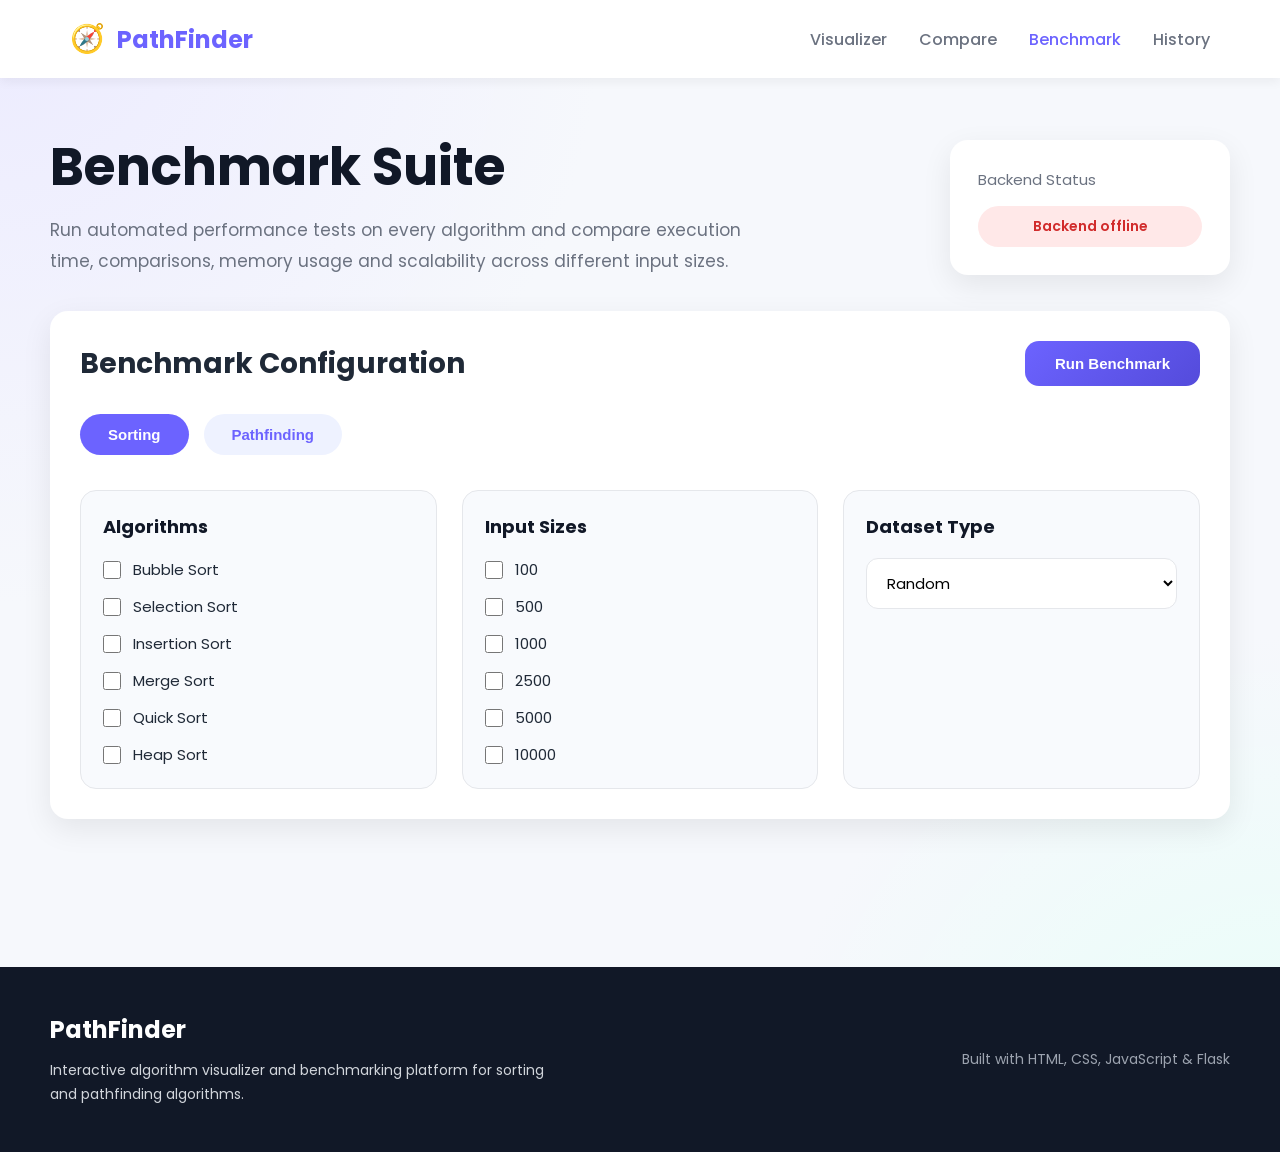
==== commit 89e3a584: "Redesign benchmark with interactive chart and csv export" ====
--- a/frontend/benchmarks.html
+++ b/frontend/benchmarks.html
@@ -1,215 +1,336 @@
 <!DOCTYPE html>
 <html lang="en">
+
 <head>
-  <meta charset="UTF-8" />
-  <meta name="viewport" content="width=device-width, initial-scale=1.0" />
-  <title>PathFinder — Benchmarks</title>
-  <script>
-    (function () {
-      var t = localStorage.getItem("pf-theme");
-      if (t === "dark" || t === "light") document.documentElement.setAttribute("data-theme", t);
-      else if (window.matchMedia("(prefers-color-scheme: dark)").matches) document.documentElement.setAttribute("data-theme", "dark");
-    })();
-  </script>
-  <link rel="preconnect" href="https://fonts.googleapis.com">
-  <link rel="stylesheet" href="https://fonts.googleapis.com/css2?family=Inter:wght@400;500;600;700;800&display=swap">
-  <link rel="stylesheet" href="css/style.css" />
+    <meta charset="UTF-8">
+    <meta name="viewport" content="width=device-width, initial-scale=1.0">
+    <title>PathFinder | Benchmark Suite</title>
+
+    <link rel="stylesheet" href="css/benchmark.css">
+
+    <link rel="preconnect" href="https://fonts.googleapis.com">
+    <link rel="preconnect" href="https://fonts.gstatic.com" crossorigin>
+
+    <link href="https://fonts.googleapis.com/css2?family=Poppins:wght@300;400;500;600;700&display=swap"
+        rel="stylesheet">
+
+    <script defer src="js/api.js"></script>
+    <script defer src="js/benchmarks.js"></script>
 </head>
+
 <body>
-  <div class="app-shell">
-
-    <aside class="sidebar">
-      <a href="home.html" class="brand">
-        <span class="brand-icon">
-          <svg viewBox="0 0 24 24" width="16" height="16" fill="none" stroke="currentColor" stroke-width="2" stroke-linecap="round" stroke-linejoin="round"><circle cx="6" cy="6" r="2"/><circle cx="18" cy="18" r="2"/><path d="M8 6h6a4 4 0 0 1 4 4v2a4 4 0 0 1-4 4H8"/></svg>
+
+  <!-- =======================================================
+                        Navigation
+  ======================================================== -->
+
+  <nav class="navbar">
+
+    <div class="logo">
+      <span class="logo-icon">🧭</span>
+      <span>PathFinder</span>
+    </div>
+
+    <ul class="nav-links">
+      <li><a href="index.html">Visualizer</a></li>
+      <li><a href="compare.html">Compare</a></li>
+      <li><a class="active" href="benchmark.html">Benchmark</a></li>
+      <li><a href="history.html">History</a></li>
+    </ul>
+
+  </nav>
+
+  <!-- =======================================================
+                        Hero
+  ======================================================== -->
+
+  <section class="hero">
+
+    <div class="hero-left">
+      <h1>
+        Benchmark Suite
+      </h1>
+      <p>
+        Run automated performance tests on every algorithm and
+        compare execution time, comparisons, memory usage and
+        scalability across different input sizes.
+      </p>
+    </div>
+
+    <div class="hero-right">
+      <div class="status-card">
+        <span class="status-title">
+            Backend Status
         </span>
+
+        <span id="status" class="status waiting">
+          Connecting...
+        </span>
+      </div>
+    </div>
+
+  </section>
+
+  <!-- =======================================================
+                    Benchmark Controls
+  ======================================================== -->
+
+  <main class="benchmark-wrapper">
+
+    <section class="control-card">
+
+      <div class="card-header">
+        <h2>Benchmark Configuration</h2>
+        <button id="run-btn" class="run-btn">
+          <span id="run-btn-label">
+            Run Benchmark
+          </span>
+        </button>
+      </div>
+
+      <!-- ==============================
+                    Category Tabs
+      =============================== -->
+
+      <div id="category-tabs" class="category-tabs">
+        <button
+          class="pill active"
+          data-category="sorting">
+          Sorting
+        </button>
+        <button
+          class="pill"
+          data-category="pathfinding">
+          Pathfinding
+        </button>
+      </div>
+
+      <!-- ====================================================
+                        SORTING CONTROLS
+      ===================================================== -->
+
+      <div
+        id="sorting-controls"
+        class="controls-section">
+        <div class="control-grid">
+
+        <!-- Algorithms -->
+
+          <div class="control-box">
+            <h3>Algorithms</h3>
+            <div
+              id="algo-checks"
+              class="checkbox-grid">
+              <label><input type="checkbox" value="bubble">Bubble Sort</label>
+              <label><input type="checkbox" value="selection">Selection Sort</label>
+              <label><input type="checkbox" value="insertion">Insertion Sort</label>
+              <label><input type="checkbox" value="merge">Merge Sort</label>
+              <label><input type="checkbox" value="quick">Quick Sort</label>
+              <label><input type="checkbox" value="heap">Heap Sort</label>
+            </div>
+          </div>
+
+          <!-- Input Sizes -->
+
+          <div class="control-box">
+            <h3>Input Sizes</h3>
+            <div
+              id="size-checks"
+              class="checkbox-grid">
+              <label><input type="checkbox" value="100">100</label>
+              <label><input type="checkbox" value="500">500</label>
+              <label><input type="checkbox" value="1000">1000</label>
+              <label><input type="checkbox" value="2500">2500</label>
+              <label><input type="checkbox" value="5000">5000</label>
+              <label><input type="checkbox" value="10000">10000</label>
+            </div>
+          </div>
+          <!-- Dataset -->
+          <div class="control-box">
+            <h3>Dataset Type</h3>
+            <select id="array-type-select">
+              <option value="random" selected>Random</option>
+              <option value="sorted">Sorted</option>
+              <option value="reverse">Reverse Sorted</option>
+              <option value="nearly_sorted">Nearly Sorted</option>
+            </select>
+          </div>
+        </div>
+      </div>
+
+      <!-- =====================================================
+                        PATHFINDING CONTROLS
+      ====================================================== -->
+
+      <div
+        id="pathfinding-controls"
+        class="controls-section"
+        style="display:none;">
+        <div class="control-grid">
+
+        <!-- Algorithms -->
+
+          <div class="control-box">
+            <h3>Algorithms</h3>
+            <div
+              id="pf-algo-checks"
+              class="checkbox-grid">
+              <label><input type="checkbox" value="bfs">Breadth First Search</label>
+              <label><input type="checkbox" value="dfs">Depth First Search</label>
+              <label><input type="checkbox" value="dijkstra">Dijkstra</label>
+              <label><input type="checkbox" value="astar">A* Search</label>
+              <label><input type="checkbox" value="greedy">Greedy Best First</label>
+            </div>
+          </div>
+
+          <!-- Grid Sizes -->
+
+          <div class="control-box">
+            <h3>Grid Size</h3>
+            <div
+              id="pf-size-checks"
+              class="checkbox-grid">
+              <label><input type="checkbox" value="20">20 × 20</label>
+              <label><input type="checkbox" value="30">30 × 30</label>
+              <label><input type="checkbox" value="40">40 × 40</label>
+              <label><input type="checkbox" value="50">50 × 50</label>
+              <label><input type="checkbox" value="60">60 × 60</label>
+              <label><input type="checkbox" value="75">75 × 75</label>
+            </div>
+          </div>
+
+          <!-- Wall Density -->
+
+          <div class="control-box">
+            <h3>Wall Density</h3>
+            <select id="pf-density-select">
+              <option value="sparse">Sparse</option>
+              <option value="dense" selected>Dense</option>
+              <option value="maze">Maze</option>
+            </select>
+          </div>
+        </div>
+      </div>
+
+    </section>
+
+    <!-- ===========================================
+                    Progress
+    ============================================ -->
+
+    <section
+      id="bench-progress"
+      class="progress-card"
+      style="display:none;">
+
+      <div class="progress-header">
+        <h3>Benchmark Progress</h3>
+        <span id="bench-progress-text">Preparing...</span>
+      </div>
+      <div class="progress-track">
+        <div id="bench-progress-fill">
+        </div>
+      </div>
+
+    </section>
+
+    <!-- ===========================================
+                    Performance Graph
+    ============================================ -->
+
+    <section
+      id="chart-panel"
+      class="chart-card"
+      style="display:none;">
+
+      <div class="chart-header">
+        <h2>Performance Analysis</h2>
+        <div
+          id="chart-tabs"
+          class="chart-tabs">
+          <button
+            class="chart-tab active"
+            data-metric="execution_time_ms">
+            Execution Time
+          </button>
+          <button
+            id="tab-comparisons"
+            class="chart-tab"
+            data-metric="comparisons">
+            Comparisons
+          </button>
+          <button
+            class="chart-tab"
+            data-metric="memory_kb">
+            Memory
+          </button>
+        </div>
+      </div>
+
+      <div
+        id="chart-container"
+        class="chart-container">
+      </div>
+      <div
+        id="chart-legend"
+        class="chart-legend">
+      </div>
+
+    </section>
+
+    <!-- ===========================================
+                    Benchmark Results
+    ============================================ -->
+
+    <section
+      id="results-table-card"
+      class="results-card"
+      style="display:none;">
+
+      <div class="results-header">
         <div>
-          <h1>PathFinder</h1>
-          <p class="tagline">Visualize. Explore.</p>
-        </div>
-      </a>
-
-      <nav class="nav-list">
-        <a href="home.html" class="nav-item">
-          <svg viewBox="0 0 24 24" width="16" height="16" fill="none" stroke="currentColor" stroke-width="2" stroke-linecap="round" stroke-linejoin="round"><path d="M3 11l9-8 9 8"/><path d="M5 10v10h14V10"/></svg>Home
-        </a>
-        <a href="index.html" class="nav-item">
-          <svg viewBox="0 0 24 24" width="16" height="16" fill="none" stroke="currentColor" stroke-width="2" stroke-linecap="round" stroke-linejoin="round"><line x1="4" y1="20" x2="4" y2="10"/><line x1="10" y1="20" x2="10" y2="4"/><line x1="16" y1="20" x2="16" y2="14"/></svg>Sorting
-        </a>
-        <a href="pathfinding.html" class="nav-item">
-          <svg viewBox="0 0 24 24" width="16" height="16" fill="none" stroke="currentColor" stroke-width="2" stroke-linecap="round" stroke-linejoin="round"><path d="M3 6l6-2 6 2 6-2v14l-6 2-6-2-6 2z"/><line x1="9" y1="4" x2="9" y2="18"/><line x1="15" y1="6" x2="15" y2="20"/></svg>Pathfinding
-        </a>
-        <a href="compare.html" class="nav-item">
-          <svg viewBox="0 0 24 24" width="16" height="16" fill="none" stroke="currentColor" stroke-width="2" stroke-linecap="round" stroke-linejoin="round"><rect x="3" y="4" width="7" height="16"/><rect x="14" y="4" width="7" height="16"/></svg>Compare
-        </a>
-        <a href="benchmarks.html" class="nav-item active">
-          <svg viewBox="0 0 24 24" width="16" height="16" fill="none" stroke="currentColor" stroke-width="2" stroke-linecap="round" stroke-linejoin="round"><polyline points="3 17 9 11 13 15 21 6"/><polyline points="14 6 21 6 21 13"/></svg>Benchmarks
-        </a>
-        <a href="history.html" class="nav-item">
-          <svg viewBox="0 0 24 24" width="16" height="16" fill="none" stroke="currentColor" stroke-width="2" stroke-linecap="round" stroke-linejoin="round"><circle cx="12" cy="12" r="9"/><polyline points="12 7 12 12 16 14"/></svg>History
-        </a>
-      </nav>
-
-      <div class="sidebar-card">
-        <p class="sidebar-card-title">Benchmarks is live</p>
-        <p class="sidebar-card-body">Runs are stored in MySQL, not just this session.</p>
-      </div>
-    </aside>
-
-    <main class="main-content">
-      <div class="top-bar">
-        <div class="top-bar-left">
-          <button class="nav-toggle" data-nav-toggle aria-label="Open menu">
-            <svg viewBox="0 0 24 24" width="18" height="18" fill="none" stroke="currentColor" stroke-width="2" stroke-linecap="round"><line x1="3" y1="6" x2="21" y2="6"/><line x1="3" y1="12" x2="21" y2="12"/><line x1="3" y1="18" x2="21" y2="18"/></svg>
+          <h2>Benchmark Results</h2>
+          <p>Detailed statistics for every benchmark execution.</p>
+        </div>
+          <button 
+            id="export-btn"
+            class="export-btn">
+            Export CSV
           </button>
-          <div>
-            <h2>Benchmark <span class="accent">Mode</span></h2>
-            <p class="subtitle">Run algorithms at scale, no animation, and see how they really compare.</p>
-          </div>
-        </div>
-        <div class="top-bar-right">
-          <p id="status" class="pending">Checking connection...</p>
-          <button class="icon-toggle" data-theme-toggle aria-label="Toggle theme">
-            <svg viewBox="0 0 24 24" width="15" height="15" fill="none" stroke="currentColor" stroke-width="2" stroke-linecap="round"><circle cx="12" cy="12" r="4"/><line x1="12" y1="2" x2="12" y2="4"/><line x1="12" y1="20" x2="12" y2="22"/><line x1="4.9" y1="4.9" x2="6.3" y2="6.3"/><line x1="17.7" y1="17.7" x2="19.1" y2="19.1"/><line x1="2" y1="12" x2="4" y2="12"/><line x1="20" y1="12" x2="22" y2="12"/></svg>
-          </button>
-          <div class="profile">
-            <span class="profile-avatar">
-              <svg viewBox="0 0 24 24" width="16" height="16" fill="none" stroke="currentColor" stroke-width="2" stroke-linecap="round" stroke-linejoin="round"><circle cx="12" cy="8" r="4"/><path d="M4 21c0-4 4-6 8-6s8 2 8 6"/></svg>
-            </span>
-            <span class="profile-name">Guest</span>
-          </div>
-        </div>
-      </div>
-
-      <section class="algo-pills" id="category-tabs" style="margin-bottom:1rem;">
-        <button class="pill pill-merge active" data-category="sorting">Sorting algorithms</button>
-        <button class="pill pill-quick" data-category="pathfinding">Pathfinding algorithms</button>
-      </section>
-
-      <section class="visualizer-panel" id="sorting-controls">
-        <div class="bench-controls">
-          <div>
-            <p class="bench-section-label">Algorithms</p>
-            <div class="algo-checks" id="algo-checks">
-              <label class="check-pill"><input type="checkbox" value="bubble" checked>Bubble</label>
-              <label class="check-pill"><input type="checkbox" value="selection" checked>Selection</label>
-              <label class="check-pill"><input type="checkbox" value="insertion" checked>Insertion</label>
-              <label class="check-pill"><input type="checkbox" value="merge" checked>Merge</label>
-              <label class="check-pill"><input type="checkbox" value="quick" checked>Quick</label>
-              <label class="check-pill"><input type="checkbox" value="heap" checked>Heap</label>
-            </div>
-          </div>
-
-          <div>
-            <p class="bench-section-label">Input sizes</p>
-            <div class="algo-checks" id="size-checks">
-              <label class="check-pill"><input type="checkbox" value="50" checked>50</label>
-              <label class="check-pill"><input type="checkbox" value="100" checked>100</label>
-              <label class="check-pill"><input type="checkbox" value="250" checked>250</label>
-              <label class="check-pill"><input type="checkbox" value="500" checked>500</label>
-              <label class="check-pill"><input type="checkbox" value="1000" checked>1000</label>
-              <label class="check-pill"><input type="checkbox" value="2000">2000</label>
-              <label class="check-pill"><input type="checkbox" value="5000">5000</label>
-            </div>
-          </div>
-
-          <div class="bench-row-2">
-            <label class="bench-select-label">
-              Array type
-              <select id="array-type-select" class="algo-select">
-                <option value="random">Random</option>
-                <option value="sorted">Already sorted</option>
-                <option value="reverse">Reverse sorted</option>
-                <option value="nearly_sorted">Nearly sorted</option>
-                <option value="duplicates">Duplicate-heavy</option>
-              </select>
-            </label>
-          </div>
-
-          <p class="bench-warning">O(n&sup2;) algorithms (Bubble, Selection, Insertion) get slow above ~2000 elements &mdash; that's the point, but it means the run will take longer.</p>
-        </div>
-      </section>
-
-      <section class="visualizer-panel" id="pathfinding-controls" style="display:none;">
-        <div class="bench-controls">
-          <div>
-            <p class="bench-section-label">Algorithms</p>
-            <div class="algo-checks" id="pf-algo-checks">
-              <label class="check-pill"><input type="checkbox" value="bfs" checked>BFS</label>
-              <label class="check-pill"><input type="checkbox" value="dfs" checked>DFS</label>
-              <label class="check-pill"><input type="checkbox" value="dijkstra" checked>Dijkstra</label>
-              <label class="check-pill"><input type="checkbox" value="astar" checked>A*</label>
-              <label class="check-pill"><input type="checkbox" value="greedy" checked>Greedy</label>
-            </div>
-          </div>
-
-          <div>
-            <p class="bench-section-label">Grid sizes (n &times; n)</p>
-            <div class="algo-checks" id="pf-size-checks">
-              <label class="check-pill"><input type="checkbox" value="10" checked>10</label>
-              <label class="check-pill"><input type="checkbox" value="20" checked>20</label>
-              <label class="check-pill"><input type="checkbox" value="35" checked>35</label>
-              <label class="check-pill"><input type="checkbox" value="50" checked>50</label>
-              <label class="check-pill"><input type="checkbox" value="75">75</label>
-              <label class="check-pill"><input type="checkbox" value="100">100</label>
-              <label class="check-pill"><input type="checkbox" value="150">150</label>
-            </div>
-          </div>
-
-          <div class="bench-row-2">
-            <label class="bench-select-label">
-              Wall density
-              <select id="pf-density-select" class="algo-select">
-                <option value="sparse">Sparse (open)</option>
-                <option value="maze">Maze-like</option>
-                <option value="dense">Dense</option>
-              </select>
-            </label>
-          </div>
-
-          <p class="bench-warning">Grids are regenerated per run and guaranteed solvable, so results are always comparable &mdash; no wasted runs on unreachable mazes.</p>
-        </div>
-      </section>
-
-      <div class="bench-row-2" style="margin-bottom:1rem;">
-        <button id="run-btn" class="btn-solid">
-          <svg id="run-btn-icon" viewBox="0 0 24 24" width="14" height="14" fill="currentColor" stroke="none"><polygon points="6 4 20 12 6 20"/></svg>
-          <span id="run-btn-label">Run Benchmark</span>
-        </button>
-      </div>
-
-      <div class="bench-progress" id="bench-progress" style="display:none;">
-        <div class="bench-progress-bar"><div class="bench-progress-fill" id="bench-progress-fill"></div></div>
-        <p id="bench-progress-text">Running...</p>
-      </div>
-
-      <section class="visualizer-panel" id="chart-panel" style="display:none;">
-        <div class="chart-tabs" id="chart-tabs">
-          <button class="chart-tab active" data-metric="execution_time_ms">Time (ms)</button>
-          <button class="chart-tab" data-metric="comparisons" id="tab-comparisons">Comparisons</button>
-          <button class="chart-tab" data-metric="memory_kb">Memory (KB)</button>
-        </div>
-        <div id="chart-container"></div>
-        <div class="legend" id="chart-legend"></div>
-      </section>
-
-      <section class="bench-table-card" id="results-table-card" style="display:none;">
-        <p class="quick-algo-title">Raw results</p>
-        <div class="bench-table-wrap">
-          <table class="bench-table" id="results-table">
-            <thead id="results-thead">
-              <tr><th>Algorithm</th><th>Size</th><th>Type</th><th>Comparisons</th><th>Swaps</th><th>Time (ms)</th><th>Memory (KB)</th></tr>
-            </thead>
-            <tbody id="results-tbody"></tbody>
-          </table>
-        </div>
-      </section>
-    </main>
-  </div>
-  <div class="nav-backdrop" data-nav-backdrop></div>
-
-  <script src="js/theme.js"></script>
-  <script src="js/api.js"></script>
-  <script src="js/benchmarks.js"></script>
+      </div>
+
+      <div class="table-wrapper">
+        <table class="results-table">
+          <thead id="results-thead"></thead>
+          <tbody id="results-tbody"></tbody>
+        </table>
+      </div>
+
+    </section>
+
+  </main>
+
+  <!-- ===========================================
+                    Footer
+  ============================================ -->
+
+  <footer class="footer">
+
+    <div class="footer-content">
+      <div class="footer-left">
+        <h3>PathFinder</h3>
+        <p>
+          Interactive algorithm visualizer and benchmarking platform
+          for sorting and pathfinding algorithms.
+        </p>
+      </div>
+      <div class="footer-right">
+        <span>Built with HTML, CSS, JavaScript & Flask</span>
+      </div>
+    </div>
+
+  </footer>
+
 </body>
-</html>
+
+</html>
--- a/frontend/css/benchmark.css
+++ b/frontend/css/benchmark.css
@@ -0,0 +1,709 @@
+/* ==========================================================
+   PathFinder Benchmark Dashboard
+   ========================================================== */
+
+:root {
+
+    --primary: #6C63FF;
+    --primary-dark: #544BDB;
+
+    --accent: #00C896;
+    --orange: #FF9F43;
+    --red: #FF6B6B;
+
+    --bg: #F6F8FC;
+    --card: #FFFFFF;
+
+    --text: #1F2937;
+    --text-light: #6B7280;
+
+    --border: #E5E7EB;
+
+    --shadow-sm: 0 4px 10px rgba(0,0,0,.05);
+    --shadow-md: 0 10px 30px rgba(0,0,0,.08);
+    --shadow-lg: 0 18px 45px rgba(0,0,0,.12);
+
+    --radius:18px;
+
+}
+
+*{
+    margin:0;
+    padding:0;
+    box-sizing:border-box;
+}
+
+html{
+
+    scroll-behavior:smooth;
+
+}
+
+body{
+
+    font-family:'Poppins',sans-serif;
+
+    background:
+    radial-gradient(circle at top left,#ECEBFF 0%,transparent 35%),
+    radial-gradient(circle at bottom right,#E7FFF8 0%,transparent 30%),
+    var(--bg);
+
+    color:var(--text);
+
+    min-height:100vh;
+
+}
+
+/* ==========================================================
+                        NAVBAR
+   ========================================================== */
+
+.navbar{
+    width:100%;
+    height:78px;
+    background:#fff;
+    display:flex;
+    justify-content:space-between;
+    align-items:center;
+    padding:0 70px;
+    box-shadow:var(--shadow-sm);
+    position:sticky;
+    top:0;
+    z-index:1000;
+}
+
+.logo{
+    display:flex;
+    align-items:center;
+    gap:12px;
+    font-size:24px;
+    font-weight:700;
+    color:var(--primary);
+}
+
+.logo-icon{
+    font-size:28px;
+}
+
+.nav-links{
+    list-style:none;
+    display:flex;
+    gap:32px;
+}
+
+.nav-links a{
+    text-decoration:none;
+    color:var(--text-light);
+    font-weight:500;
+    transition:.25s;
+}
+
+.nav-links a:hover{
+    color:var(--primary);
+}
+
+.nav-links a.active{
+    color:var(--primary);
+}
+
+/* ==========================================================
+                        HERO
+   ========================================================== */
+
+.hero{
+    max-width:1400px;
+    margin:auto;
+    padding:60px 50px 35px;
+    display:flex;
+    justify-content:space-between;
+    align-items:center;
+    gap:60px;
+}
+
+.hero-left{
+    flex:1;
+}
+
+.hero-left h1{
+    font-size:52px;
+    line-height:1.1;
+    margin-bottom:20px;
+    color:#111827;
+}
+
+.hero-left p{
+    font-size:17px;
+    line-height:1.8;
+    color:var(--text-light);
+    max-width:720px;
+}
+
+.hero-right{
+    width:280px;
+}
+
+/* ==========================================================
+                    STATUS CARD
+   ========================================================== */
+
+.status-card{
+    background:#fff;
+    border-radius:var(--radius);
+    padding:28px;
+    box-shadow:var(--shadow-md);
+    display:flex;
+    flex-direction:column;
+    gap:15px;
+}
+
+.status-title{
+    font-size:15px;
+    color:var(--text-light);
+}
+
+.status{
+    display:inline-flex;
+    align-items:center;
+    justify-content:center;
+    padding:10px 18px;
+    border-radius:999px;
+    font-weight:600;
+    font-size:14px;
+}
+
+.status.waiting{
+    background:#EEF2FF;
+    color:var(--primary);
+}
+
+.status.ok{
+    background:#DDFCEB;
+    color:#0F8A5F;
+}
+
+.status.error{
+    background:#FFE8E8;
+    color:#D12B2B;
+}
+
+/* ==========================================================
+                    MAIN WRAPPER
+   ========================================================== */
+
+.benchmark-wrapper{
+    max-width:1400px;
+    margin:auto;
+    padding:0 50px 60px;
+}
+
+/* ==========================================================
+                    GENERIC CARD
+   ========================================================== */
+
+.control-card,
+.progress-card,
+.chart-card,
+.results-card{
+    background:#fff;
+    border-radius:var(--radius);
+    box-shadow:var(--shadow-md);
+    padding:30px;
+    margin-bottom:28px;
+}
+
+.card-header,
+.chart-header,
+.results-header{
+    display:flex;
+    justify-content:space-between;
+    align-items:center;
+    margin-bottom:28px;
+}
+
+.card-header h2,
+.chart-header h2,
+.results-header h2{
+    font-size:28px;
+    font-weight:700;
+}
+
+.results-header p{
+    margin-top:6px;
+    color:var(--text-light);
+    font-size:14px;
+}
+
+/* ==========================================================
+                    CATEGORY TABS
+   ========================================================== */
+
+.category-tabs{
+    display:flex;
+    gap:15px;
+    margin-bottom:35px;
+}
+
+.pill{
+    border:none;
+    outline:none;
+    background:#EEF2FF;
+    color:var(--primary);
+    padding:12px 28px;
+    border-radius:999px;
+    cursor:pointer;
+    font-weight:600;
+    font-size:15px;
+    transition:.25s;
+}
+
+.pill:hover{
+    transform:translateY(-2px);
+    box-shadow:var(--shadow-sm);
+}
+
+.pill.active{
+    background:var(--primary);
+    color:#fff;
+}
+
+/* ==========================================================
+                    CONTROL GRID
+   ========================================================== */
+
+.controls-section{
+    margin-top:10px;
+}
+
+.control-grid{
+    display:grid;
+    grid-template-columns:repeat(3,1fr);
+    gap:25px;
+}
+
+.control-box{
+    background:#F8FAFD;
+    border:1px solid var(--border);
+    border-radius:16px;
+    padding:22px;
+    transition:.25s;
+}
+
+.control-box:hover{
+    border-color:var(--primary);
+    transform:translateY(-3px);
+    box-shadow:var(--shadow-sm);
+}
+
+.control-box h3{
+    margin-bottom:18px;
+    font-size:18px;
+    color:#111827;
+}
+
+/* ==========================================================
+                    CHECKBOX GRID
+   ========================================================== */
+
+.checkbox-grid{
+    display:grid;
+    gap:14px;
+}
+
+.checkbox-grid label{
+    display:flex;
+    align-items:center;
+    gap:12px;
+    cursor:pointer;
+    font-size:15px;
+    color:var(--text);
+}
+
+.checkbox-grid input[type="checkbox"]{
+    width:18px;
+    height:18px;
+    accent-color:var(--primary);
+    cursor:pointer;
+}
+
+/* ==========================================================
+                    SELECT
+   ========================================================== */
+
+select{
+    width:100%;
+    padding:13px 16px;
+    border-radius:12px;
+    border:1px solid var(--border);
+    font-family:'Poppins',sans-serif;
+    font-size:15px;
+    background:#fff;
+    outline:none;
+    transition:.25s;
+}
+
+select:focus{
+    border-color:var(--primary);
+    box-shadow:0 0 0 4px rgba(108,99,255,.12);
+}
+
+/* ==========================================================
+                    BUTTONS
+   ========================================================== */
+
+.run-btn{
+    border:none;
+    background:linear-gradient(135deg,var(--primary),var(--primary-dark));
+    color:#fff;
+    padding:14px 30px;
+    border-radius:14px;
+    cursor:pointer;
+    font-size:15px;
+    font-weight:600;
+    transition:.25s;
+}
+
+.run-btn:hover{
+    transform:translateY(-3px);
+    box-shadow:0 15px 35px rgba(108,99,255,.35);
+}
+
+.run-btn:disabled{
+    cursor:not-allowed;
+    opacity:.65;
+    transform:none;
+    box-shadow:none;
+}
+
+/* ==========================================================
+                    PROGRESS
+   ========================================================== */
+
+.progress-header{
+    display:flex;
+    justify-content:space-between;
+    align-items:center;
+    margin-bottom:20px;
+}
+
+.progress-header h3{
+    font-size:22px;
+}
+
+#bench-progress-text{
+    font-size:14px;
+    color:var(--text-light);
+}
+
+.progress-track{
+    width:100%;
+    height:16px;
+    background:#ECEFF4;
+    border-radius:999px;
+    overflow:hidden;
+}
+
+#bench-progress-fill{
+    width:0%;
+    height:100%;
+    background:linear-gradient(90deg,#6C63FF,#00C896);
+    border-radius:999px;
+    transition:width .35s ease;
+}
+
+/* ==========================================================
+                    CHART PANEL
+   ========================================================== */
+
+.chart-tabs{
+    display:flex;
+    gap:12px;
+}
+
+.chart-tab{
+    border:none;
+    background:#EEF2FF;
+    color:var(--primary);
+    padding:10px 18px;
+    border-radius:12px;
+    cursor:pointer;
+    font-weight:600;
+    transition:.25s;
+}
+
+.chart-tab:hover{
+    transform:translateY(-2px);
+}
+
+.chart-tab.active{
+    background:var(--primary);
+    color:#fff;
+}
+
+.chart-container{
+    width:100%;
+    min-height:420px;
+    padding:20px;
+    border:1px solid var(--border);
+    border-radius:16px;
+    background:#FCFCFD;
+    margin:25px 0;
+    overflow:auto;
+}
+
+.chart-container svg{
+    display:block;
+    width:100%;
+    height:400px;
+}
+
+.chart-legend{
+    display:flex;
+    flex-wrap:wrap;
+    gap:18px;
+}
+
+.chart-legend span{
+    display:flex;
+    align-items:center;
+    gap:10px;
+    font-size:14px;
+    color:var(--text);
+}
+
+.chart-legend .dot{
+    width:12px;
+    height:12px;
+    border-radius:50%;
+}
+
+/* ==========================================================
+                    RESULTS TABLE
+========================================================== */
+
+.table-wrapper{
+    width:100%;
+    overflow-x:auto;
+    margin-top:25px;
+}
+
+.results-table{
+    width:100%;
+    border-collapse:collapse;
+    min-width:900px;
+}
+
+.results-table thead{
+    background:linear-gradient(135deg,var(--primary),var(--primary-dark));
+    color:#fff;
+}
+
+.results-table th{
+    padding:18px 16px;
+    text-align:left;
+    font-size:14px;
+    font-weight:600;
+    letter-spacing:.3px;
+}
+
+.results-table td{
+    padding:16px;
+    border-bottom:1px solid var(--border);
+    font-size:14px;
+    color:var(--text);
+}
+
+.results-table tbody tr{
+    transition:.25s;
+}
+
+.results-table tbody tr:hover{
+    background:#F8FAFD;
+}
+
+.results-table tbody tr:nth-child(even){
+    background:#FCFCFD;
+}
+
+/* ==========================================================
+                    EXPORT BUTTON
+========================================================== */
+
+.export-btn{
+    border:none;
+    background:var(--accent);
+    color:#fff;
+    padding:12px 22px;
+    border-radius:12px;
+    font-weight:600;
+    cursor:pointer;
+    transition:.25s;
+}
+
+.export-btn:hover{
+    transform:translateY(-2px);
+    box-shadow:0 10px 25px rgba(0,200,150,.25);
+}
+
+/* ==========================================================
+                        FOOTER
+========================================================== */
+
+.footer{
+    margin-top:60px;
+    background:#111827;
+    color:#D1D5DB;
+}
+
+.footer-content{
+    max-width:1400px;
+    margin:auto;
+    padding:45px 50px;
+    display:flex;
+    justify-content:space-between;
+    align-items:center;
+    gap:40px;
+}
+
+.footer-left h3{
+    color:#fff;
+    margin-bottom:12px;
+    font-size:24px;
+}
+
+.footer-left p{
+    max-width:520px;
+    line-height:1.7;
+    font-size:14px;
+}
+
+.footer-right{
+    font-size:14px;
+    color:#9CA3AF;
+}
+
+/* ==========================================================
+                    ANIMATIONS
+========================================================== */
+
+.control-card,
+.progress-card,
+.chart-card,
+.results-card{
+    animation:fadeUp .6s ease;
+}
+
+@keyframes fadeUp{
+    from{
+        opacity:0;
+        transform:translateY(25px);
+    }
+    to{
+        opacity:1;
+        transform:translateY(0);
+    }
+}
+
+.run-btn,
+.export-btn,
+.pill,
+.chart-tab{
+    transition:
+    transform .25s ease,
+    box-shadow .25s ease,
+    background .25s ease;
+}
+
+/* ==========================================================
+                    SCROLLBAR
+========================================================== */
+
+::-webkit-scrollbar{
+    width:10px;
+    height:10px;
+}
+
+::-webkit-scrollbar-track{
+    background:#ECECEC;
+}
+
+::-webkit-scrollbar-thumb{
+    background:#C5C7D0;
+    border-radius:999px;
+}
+
+::-webkit-scrollbar-thumb:hover{
+    background:#A7AAB4;
+}
+
+/* ==========================================================
+                    RESPONSIVE
+========================================================== */
+
+@media (max-width:1100px){
+    .hero{
+        flex-direction:column;
+        align-items:flex-start;
+    }
+    .hero-right{
+        width:100%;
+    }
+    .control-grid{
+        grid-template-columns:1fr;
+    }
+    .card-header,
+    .chart-header,
+    .results-header{
+        flex-direction:column;
+        align-items:flex-start;
+        gap:20px;
+    }
+}
+
+@media (max-width:768px){
+    .navbar{
+        padding:18px 24px;
+        height:auto;
+        flex-direction:column;
+        gap:20px;
+    }
+    .nav-links{
+        flex-wrap:wrap;
+        justify-content:center;
+        gap:18px;
+    }
+    .hero{
+        padding:45px 25px 25px;
+    }
+    .benchmark-wrapper{
+        padding:0 25px 50px;
+    }
+    .hero-left h1{
+        font-size:38px;
+    }
+    .chart-tabs{
+        flex-wrap:wrap;
+    }
+    .footer-content{
+        flex-direction:column;
+        align-items:flex-start;
+        padding:35px 25px;
+    }
+}
+
+@media (max-width:500px){
+    .hero-left h1{
+        font-size:30px;
+    }
+    .control-card,
+    .chart-card,
+    .progress-card,
+    .results-card{
+        padding:20px;
+    }
+    .run-btn{
+        width:100%;
+    }
+    .results-table{
+        min-width:700px;
+    }
+}
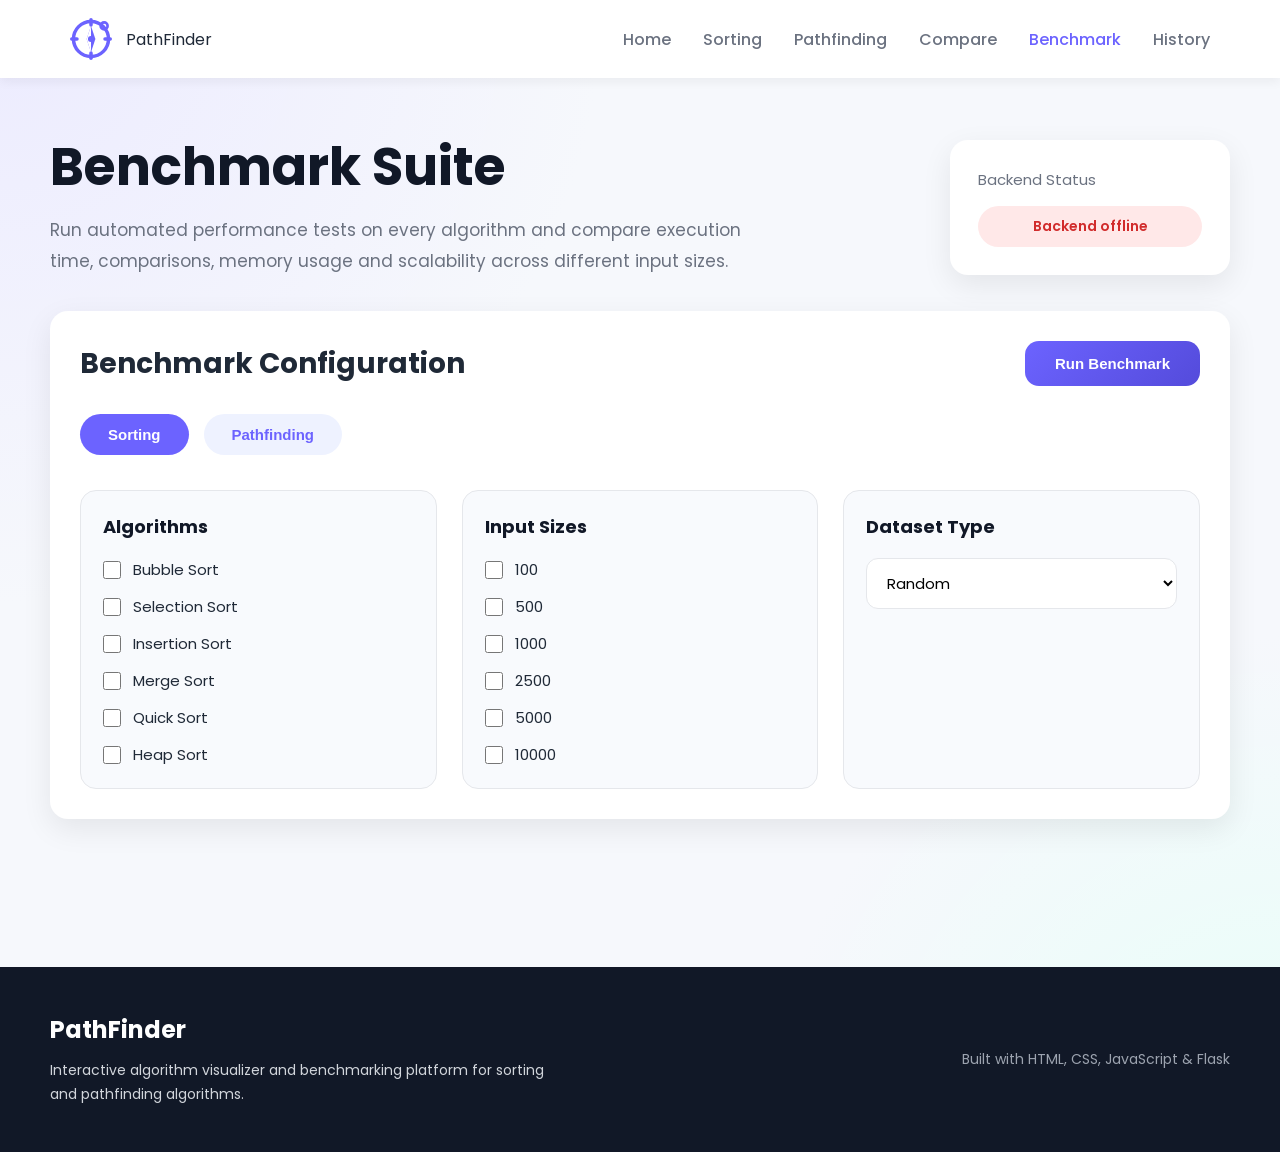
==== commit 6f36c979: "Refine PathFinder landing page content and improve user experience" ====
--- a/frontend/benchmarks.html
+++ b/frontend/benchmarks.html
@@ -25,19 +25,56 @@
   ======================================================== -->
 
   <nav class="navbar">
-
     <div class="logo">
-      <span class="logo-icon">🧭</span>
+      <svg xmlns="http://www.w3.org/2000/svg"
+         width="42"
+         height="42"
+         viewBox="0 0 48 48"
+         class="logo-icon">
+
+        <circle cx="24" cy="24" r="20"
+          fill="none"
+          stroke="#6C63FF"
+          stroke-width="4"/>
+        <line x1="24" y1="2" x2="24" y2="8"
+          stroke="#6C63FF"
+          stroke-width="4"
+          stroke-linecap="round"/>
+        <line x1="24" y1="40" x2="24" y2="46"
+          stroke="#6C63FF"
+          stroke-width="4"
+          stroke-linecap="round"/>
+        <line x1="2" y1="24" x2="8" y2="24"
+          stroke="#6C63FF"
+          stroke-width="4"
+          stroke-linecap="round"/>
+        <line x1="40" y1="24" x2="46" y2="24"
+          stroke="#6C63FF"
+          stroke-width="4"
+          stroke-linecap="round"/>
+        <polygon points="24,9 29,24 24,39 19,24"
+          fill="#6C63FF"/>
+        <polygon points="24,9 24,39 19,24"
+          fill="#FFFFFF"/>
+        <circle cx="24" cy="24" r="3.5"
+          fill="#6C63FF"/>
+        <circle cx="39" cy="9" r="4"
+          fill="none"
+          stroke="#6C63FF"
+          stroke-width="3"/>
+      </svg>
+
       <span>PathFinder</span>
     </div>
 
     <ul class="nav-links">
-      <li><a href="index.html">Visualizer</a></li>
+      <li><a href="home.html">Home</a></li>
+      <li><a href="index.html">Sorting</a></li>
+      <li><a href="pathfinding.html">Pathfinding</a></li>
       <li><a href="compare.html">Compare</a></li>
-      <li><a class="active" href="benchmark.html">Benchmark</a></li>
+      <li><a href="benchmarks.html" class="active">Benchmark</a></li>
       <li><a href="history.html">History</a></li>
     </ul>
-
   </nav>
 
   <!-- =======================================================
--- a/frontend/css/benchmark.css
+++ b/frontend/css/benchmark.css
@@ -75,14 +75,21 @@
 .logo{
     display:flex;
     align-items:center;
-    gap:12px;
-    font-size:24px;
+    gap:14px;
+}
+
+.logo-icon{
+    width:42px;
+    height:42px;
+    display:block;
+    flex-shrink:0;
+}
+
+.logo-text{
+    font-size:2rem;
     font-weight:700;
-    color:var(--primary);
-}
-
-.logo-icon{
-    font-size:28px;
+    color:#6C63FF;
+    letter-spacing:-0.5px;
 }
 
 .nav-links{
